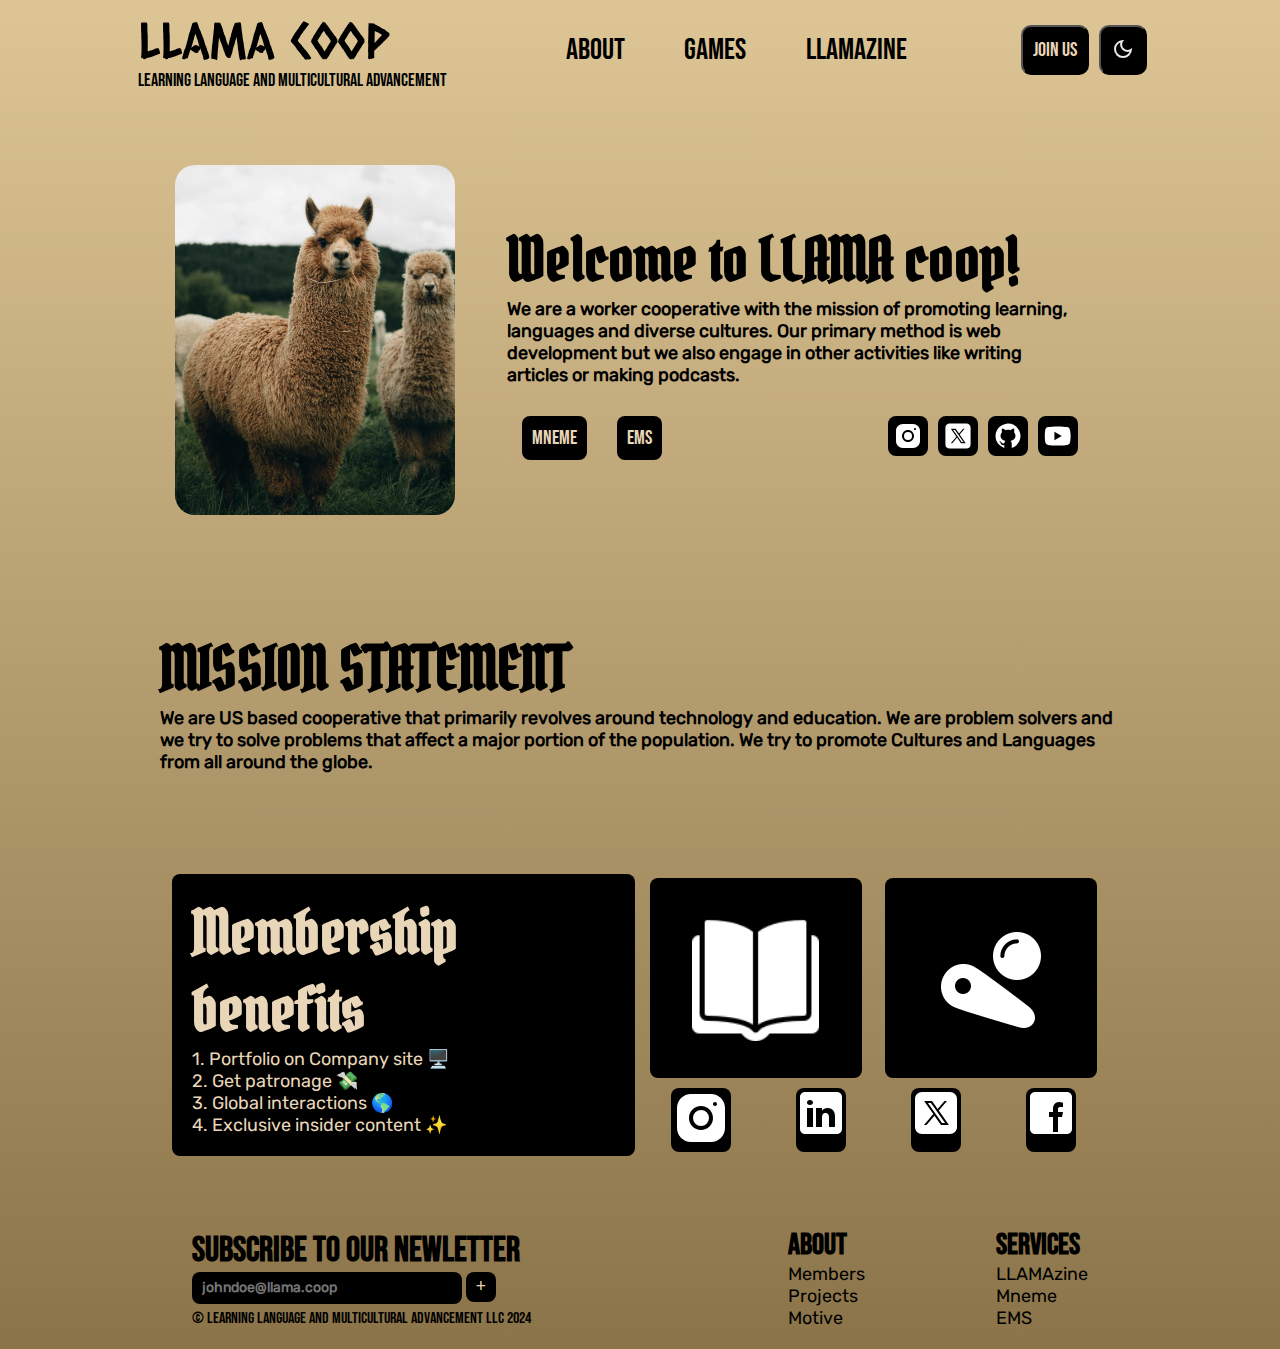
==== index.html @ 83cfc3ed "initial commit" ====
<!DOCTYPE html>
<html lang="en">

<head>
    <meta charset="UTF-8">
    <meta name="viewport" content="width=device-width, initial-scale=1.0">
    <link rel="stylesheet" href="global.css">

    <!-- Meta Description -->
    <meta name="description"
        content="Join LLAMA Coop and become part of a community that fosters language learning and multicultural advancement. Sign up today to promote diversity and cultural understanding!">
    <!-- Keywords -->
    <meta name="keywords"
        content="LLAMA Coop, language learning, multicultural advancement, community, membership, diversity, cultural understanding, join cooperative">
    <!-- Author -->
    <meta name="author" content="LLAMA Coop - Language Learning And Multicultural Advancement">
    <!-- Open Graph Tags for Social Media -->
    <meta property="og:title" content="Join LLAMA Coop - Language Learning And Multicultural Advancement">
    <meta property="og:description"
        content="Become a part of LLAMA Coop and join a community dedicated to language learning and multicultural advancement. Sign up today to promote diversity and cultural understanding!">
    <meta property="og:type" content="website">
    <meta property="og:url" content="https://llama.coop">
    <meta property="og:image" content="/images/llama1.png">
    <!-- Twitter Card Tags -->
    <meta name="twitter:card" content="summary_large_image">
    <meta name="twitter:title" content="Join LLAMA Coop - Language Learning And Multicultural Advancement">
    <meta name="twitter:description"
        content="Become a part of LLAMA Coop and join a community dedicated to language learning and multicultural advancement. Sign up today to promote diversity and cultural understanding!">
    <meta name="twitter:image" content="/images/llama1.png">
    <!-- Canonical Link -->
    <link rel="canonical" href="https://llama.coop">

    <title>LLAMA LLC | Learning, Langugae And Multicultural Advancement</title>
</head>

<body>
    <header>
        <div class="headLogo">
            <a href="index.html">
                <h1>LLAMA Coop</h1>
                <p>Learning Language And Multicultural Advancement</p>
            </a>
        </div>
        <div>
            <nav>
                <a href="about.html">About</a>
                <a href="games.html">Games</a>
                <a href="zine.html">Llamazine</a>
            </nav>
        </div>
        <div class="headbtns">
            <button class="joinbtn" onclick="window.location.href='membershipform.html'">Join Us</button>
            <button data-theme-toggle><img src="/images/light_mode_24dp_FILL0_wght400_GRAD0_opsz24.svg"
                    id="themebtn"></button>
            <button onclick="menuToggle()" class="hamMenu" id="menubtnbg"><img
                    src="/images/menu_24dp_FILL0_wght400_GRAD0_opsz24.svg" id="menubtn"></button>
        </div>
    </header>
    <main>
        <section class="section section1">
            <img src="images/josiah-farrow-lpxf698eF6s-unsplash.jpg" alt="Llama">
            <!--https://unsplash.com/photos/two-brown-llamas-during-daytime-lpxf698eF6s-->
            <div class="section1_content">
                <div class="section1_text">
                    <h2>Welcome to LLAMA coop!</h2>
                    <p>We are a worker cooperative with the mission of promoting learning, languages and diverse
                        cultures. Our primary method is web
                        development but we also engage in other activities like writing articles or making podcasts.</p>
                </div>
                <section id="introLinks">
                    <div class="productsbtns">
                        <a href="#">Mneme</a>
                        <a href="#">EMS</a>
                    </div>
                    <div class="mediabtns">
                        <a href="#">
                            <svg xmlns="http://www.w3.org/2000/svg" x="0px" y="0px" width="30" height="30"
                                viewBox="0 0 30 30">
                                <path
                                    d="M 9.9980469 3 C 6.1390469 3 3 6.1419531 3 10.001953 L 3 20.001953 C 3 23.860953 6.1419531 27 10.001953 27 L 20.001953 27 C 23.860953 27 27 23.858047 27 19.998047 L 27 9.9980469 C 27 6.1390469 23.858047 3 19.998047 3 L 9.9980469 3 z M 22 7 C 22.552 7 23 7.448 23 8 C 23 8.552 22.552 9 22 9 C 21.448 9 21 8.552 21 8 C 21 7.448 21.448 7 22 7 z M 15 9 C 18.309 9 21 11.691 21 15 C 21 18.309 18.309 21 15 21 C 11.691 21 9 18.309 9 15 C 9 11.691 11.691 9 15 9 z M 15 11 A 4 4 0 0 0 11 15 A 4 4 0 0 0 15 19 A 4 4 0 0 0 19 15 A 4 4 0 0 0 15 11 z">
                                </path>
                            </svg>
                        </a>
                        <a href="#">
                            <svg xmlns="http://www.w3.org/2000/svg" x="0px" y="0px" width="30" height="30"
                                viewBox="0 0 50 50">
                                <path
                                    d="M 11 4 C 7.134 4 4 7.134 4 11 L 4 39 C 4 42.866 7.134 46 11 46 L 39 46 C 42.866 46 46 42.866 46 39 L 46 11 C 46 7.134 42.866 4 39 4 L 11 4 z M 13.085938 13 L 21.023438 13 L 26.660156 21.009766 L 33.5 13 L 36 13 L 27.789062 22.613281 L 37.914062 37 L 29.978516 37 L 23.4375 27.707031 L 15.5 37 L 13 37 L 22.308594 26.103516 L 13.085938 13 z M 16.914062 15 L 31.021484 35 L 34.085938 35 L 19.978516 15 L 16.914062 15 z">
                                </path>
                            </svg>
                        </a>
                        <a href="#">
                            <svg xmlns="http://www.w3.org/2000/svg" x="0px" y="0px" width="30" height="30"
                                viewBox="0 0 24 24">
                                <path
                                    d="M10.9,2.1c-4.6,0.5-8.3,4.2-8.8,8.7c-0.6,5,2.5,9.3,6.9,10.7v-2.3c0,0-0.4,0.1-0.9,0.1c-1.4,0-2-1.2-2.1-1.9 c-0.1-0.4-0.3-0.7-0.6-1C5.1,16.3,5,16.3,5,16.2C5,16,5.3,16,5.4,16c0.6,0,1.1,0.7,1.3,1c0.5,0.8,1.1,1,1.4,1c0.4,0,0.7-0.1,0.9-0.2 c0.1-0.7,0.4-1.4,1-1.8c-2.3-0.5-4-1.8-4-4c0-1.1,0.5-2.2,1.2-3C7.1,8.8,7,8.3,7,7.6C7,7.2,7,6.6,7.3,6c0,0,1.4,0,2.8,1.3 C10.6,7.1,11.3,7,12,7s1.4,0.1,2,0.3C15.3,6,16.8,6,16.8,6C17,6.6,17,7.2,17,7.6c0,0.8-0.1,1.2-0.2,1.4c0.7,0.8,1.2,1.8,1.2,3 c0,2.2-1.7,3.5-4,4c0.6,0.5,1,1.4,1,2.3v3.3c4.1-1.3,7-5.1,7-9.5C22,6.1,16.9,1.4,10.9,2.1z">
                                </path>
                            </svg>
                        </a>
                        <a href="#">
                            <svg xmlns="http://www.w3.org/2000/svg" x="0px" y="0px" width="30" height="30"
                                viewBox="0 0 50 50">
                                <path
                                    d="M 44.898438 14.5 C 44.5 12.300781 42.601563 10.699219 40.398438 10.199219 C 37.101563 9.5 31 9 24.398438 9 C 17.800781 9 11.601563 9.5 8.300781 10.199219 C 6.101563 10.699219 4.199219 12.199219 3.800781 14.5 C 3.398438 17 3 20.5 3 25 C 3 29.5 3.398438 33 3.898438 35.5 C 4.300781 37.699219 6.199219 39.300781 8.398438 39.800781 C 11.898438 40.5 17.898438 41 24.5 41 C 31.101563 41 37.101563 40.5 40.601563 39.800781 C 42.800781 39.300781 44.699219 37.800781 45.101563 35.5 C 45.5 33 46 29.398438 46.101563 25 C 45.898438 20.5 45.398438 17 44.898438 14.5 Z M 19 32 L 19 18 L 31.199219 25 Z">
                                </path>
                            </svg>
                        </a>
                    </div>
                </section>
            </div>
        </section>
        <section class="section section2">
            <div>
                <h2>MISSION STATEMENT</h2>
                <p>We are US based cooperative that primarily revolves around technology and education.
                    We are problem solvers and we try to solve problems that affect a major portion of the population.
                    We try to promote Cultures and Languages from all around the globe.</p>
            </div>
        </section>
        <section class="section section3">
            <div class="section-para">
                <h2>Membership benefits</h2>
                <ul>
                    <li>1. Portfolio on Company site 🖥️</li>
                    <li>2. Get patronage 💸</li>
                    <li>3. Global interactions 🌎</li>
                    <li>4. Exclusive insider content ✨</li>
                </ul>
            </div>
            <div class="section-links">
                <div class="venture-links">
                    <section>
                        <a href="zine.html">
                            <img src="/images/icons8-literature-100.png" alt="LLAMAzine" class="linkimg">
                        </a>
                    </section>
                    <section>
                        <a href="games.html">
                            <img src="/images/icons8-arcade-100.png" alt="Mini-Games by LLAMA">
                        </a>
                    </section>
                </div>
                <div class="social-links">
                    <section>
                        <a href="#">
                            <svg xmlns="http://www.w3.org/2000/svg" x="0px" y="0px" width="60" height="60"
                                viewBox="0 0 30 30">
                                <path
                                    d="M 9.9980469 3 C 6.1390469 3 3 6.1419531 3 10.001953 L 3 20.001953 C 3 23.860953 6.1419531 27 10.001953 27 L 20.001953 27 C 23.860953 27 27 23.858047 27 19.998047 L 27 9.9980469 C 27 6.1390469 23.858047 3 19.998047 3 L 9.9980469 3 z M 22 7 C 22.552 7 23 7.448 23 8 C 23 8.552 22.552 9 22 9 C 21.448 9 21 8.552 21 8 C 21 7.448 21.448 7 22 7 z M 15 9 C 18.309 9 21 11.691 21 15 C 21 18.309 18.309 21 15 21 C 11.691 21 9 18.309 9 15 C 9 11.691 11.691 9 15 9 z M 15 11 A 4 4 0 0 0 11 15 A 4 4 0 0 0 15 19 A 4 4 0 0 0 19 15 A 4 4 0 0 0 15 11 z">
                                </path>
                            </svg>
                        </a>
                    </section>
                    <section>
                        <a href="#">
                            <svg xmlns="http://www.w3.org/2000/svg" x="0px" y="0px" width="50" height="50"
                                viewBox="0 0 50 50">
                                <path
                                    d="M41,4H9C6.24,4,4,6.24,4,9v32c0,2.76,2.24,5,5,5h32c2.76,0,5-2.24,5-5V9C46,6.24,43.76,4,41,4z M17,20v19h-6V20H17z M11,14.47c0-1.4,1.2-2.47,3-2.47s2.93,1.07,3,2.47c0,1.4-1.12,2.53-3,2.53C12.2,17,11,15.87,11,14.47z M39,39h-6c0,0,0-9.26,0-10 c0-2-1-4-3.5-4.04h-0.08C27,24.96,26,27.02,26,29c0,0.91,0,10,0,10h-6V20h6v2.56c0,0,1.93-2.56,5.81-2.56 c3.97,0,7.19,2.73,7.19,8.26V39z">
                                </path>
                            </svg>
                        </a>
                    </section>
                    <section>
                        <a href="#">
                            <svg xmlns="http://www.w3.org/2000/svg" x="0px" y="0px" width="50" height="50"
                                viewBox="0 0 50 50">
                                <path
                                    d="M 11 4 C 7.134 4 4 7.134 4 11 L 4 39 C 4 42.866 7.134 46 11 46 L 39 46 C 42.866 46 46 42.866 46 39 L 46 11 C 46 7.134 42.866 4 39 4 L 11 4 z M 13.085938 13 L 21.023438 13 L 26.660156 21.009766 L 33.5 13 L 36 13 L 27.789062 22.613281 L 37.914062 37 L 29.978516 37 L 23.4375 27.707031 L 15.5 37 L 13 37 L 22.308594 26.103516 L 13.085938 13 z M 16.914062 15 L 31.021484 35 L 34.085938 35 L 19.978516 15 L 16.914062 15 z">
                                </path>
                            </svg>
                        </a>
                    </section>
                    <section>
                        <a href="#">
                        <svg xmlns="http://www.w3.org/2000/svg" x="0px" y="0px" width="50" height="50"
                            viewBox="0 0 50 50">
                            <path
                                d="M41,4H9C6.24,4,4,6.24,4,9v32c0,2.76,2.24,5,5,5h32c2.76,0,5-2.24,5-5V9C46,6.24,43.76,4,41,4z M37,19h-2c-2.14,0-3,0.5-3,2 v3h5l-1,5h-4v15h-5V29h-4v-5h4v-3c0-4,2-7,6-7c2.9,0,4,1,4,1V19z">
                            </path>
                        </svg>
                        </a>
                    </section>
                </div>
            </div>
        </section>
    </main>

    <footer>
        <div class="newsletterform">
            <h2>Subscribe to our Newletter</h2>
            <form>
                <input type="email" id="mail_input" placeholder="johndoe@llama.coop">
                <input type="submit" id="submitbtn" value="+">
            </form>
            <div class="copyright">© Learning Language And Multicultural Advancement LLC 2024</div>
        </div>
        <div class="footerlinks">
            <div class="Col">
                <h3>About</h3>
                <a href="#">Members</a>
                <a href="#">Projects</a>
                <a href="#">Motive</a>
            </div>
            <div class="Col">
                <h3>Services</h3>
                <a href="zine.html">LLAMAzine</a>
                <a href="#">Mneme</a>
                <a href="#">EMS</a>
            </div>
        </div>
    </footer>

    <div id="sideMenu">
        <a href="membershipform.html">Join Us</a>
        <a href="about.html">About</a>
        <a href="games.html">Games</a>
        <a href="zine.html">LLAMAzine</a>
        <img src="/images/llama3.png" id="menullama">
    </div>

    <script src="theme.js"></script>
    <script src="menu.js"></script>
</body>

</html>
---- global.css ----
@font-face {
    font-family: 'Jacquard';
    font-weight: normal;
    font-style: normal;
    src: url('/fonts/Jacquard_12/Jacquard12-Regular.ttf');
}

@font-face {
    font-family: 'Danfo';
    font-weight: normal;
    font-style: normal;
    src: url('/fonts/Danfo/Danfo-Regular-VariableFont_ELSH.ttf');
}

@font-face {
    font-family: 'Bebas_Neue';
    font-weight: normal;
    font-style: normal;
    src: url('/fonts/Bebas_Neue/BebasNeue-Regular.ttf');
}

@font-face {
    font-family: 'Roboto';
    font-weight: normal;
    font-style: normal;
    src: url('/fonts/Rubik/Rubik-VariableFont_wght.ttf');
}

@font-face {
    font-family: 'PirateOne';
    font-weight: normal;
    font-style: normal;
    src: url('/fonts/Pirata_One/PirataOne-Regular.ttf');
}

@font-face {
    font-family: 'Ceasar_Dressing';
    font-weight: normal;
    font-style: normal;
    src: url('/fonts/Caesar_Dressing/CaesarDressing-Regular.ttf');
}

* {
    margin: 0px;
    padding: 0px;
    font-family: Sofia Sans;
    transition: 0.5s ease-in-out;
}

:root {
    --bg: #E9D6B8;
    --g1: linear-gradient(#ddc595, #8b7449);
    --tc: black;
    --lc: ;
    --btc: #E9D6B8;
    --invert: invert(100%);
    --invertoff: invert(0%);
    /*Link-Colour*/
}

[data-theme="light"] {
    --bg: #E9D6B8;
    --g1: linear-gradient(#ddc595, #8b7449);
    --tc: black;
    --lc: ;
    --btc: #E9D6B8;
    --invert: invert(100%);
    --invertoff: invert(0%);
    /*Link-Colour*/
}

[data-theme="dark"] {
    --bg: #E9D6B8;
    --g1: linear-gradient(black, #4a3d28);
    --tc: white;
    --lc: ;
    --btc: black;
    --invert: invert(0%);
    --invertoff: invert(100%);
    /*Link-Colour*/
}

a {
    text-decoration: none;
}

body {
    background-image: var(--g1);
    min-height: 100vh;
    overflow-x: hidden;
}

/*Removing the scrollbar*/
body::-webkit-scrollbar {
    display: none;
}

/*Header*/
header {
    display: flex;
    width: 80%;
    margin: auto;
    justify-content: space-between;
    align-items: center;
    height: 100px;
    min-width: 950px;
}

.headLogo h1 {
    font-weight: 500;
    font-size: 50px;
    color: var(--tc);
    padding: 0px 10px;
    margin-top: 10px;
    border-radius: 10px 10px 0px 0px;
    font-family: Ceasar_Dressing;
}

.headLogo p {
    color: var(--tc);
    padding: 0px 10px 10px 10px;
    border-radius: 0px 0px 10px 10px;
    font-size: 18px;
    font-weight: 500;
    font-family: Bebas_Neue;
}

nav {
    width: max-content;
    min-width: 400px;
    display: flex;
}

nav a {
    text-decoration: none;
    color: var(--tc);
    margin: auto;
    font-weight: 550;
    font-size: 30px;
    font-family: Bebas_Neue;
}

.hamMenu {
    display: none;
    z-index: 1;
}

.headbtns {
    display: flex;
    align-items: center;
    justify-content: space-evenly;
}

.headbtns button {
    padding: 10px;
    border-radius: 10px;
    background-color: var(--tc);
    color: var(--btc);
    font-size: 20px;
    font-family: Bebas_Neue;
    margin: 0px 5px;
    height: 50px;
}

/*BODY*/
main {
    width: 75%;
    margin: auto;
    display: flex;
    flex-direction: column;
    min-width: 900px;
}

.section {
    display: flex;
    align-items: center;
    margin: 50px auto;
}

.section h2 {
    font-size: 60px;
    font-family: PirateOne;
    color: var(--tc);
}

.section p {
    font-size: 18px;
    font-family: Roboto;
    font-weight: 600;
    color: var(--tc);
}

/*SECTION 1*/
.section1_content {
    width: 60%;
    margin: auto;
    display: flex;
    flex-direction: column;
    justify-content: space-between;
    align-items: center;
    height: auto;
}

.section1_text {
    margin: 0px 0px 30px 0px;
}

.section1 img {
    margin: auto;
    width: 20%;
    min-width: 280px;
    margin: 15px;
    border-radius: 20px;
}

#introLinks {
    display: flex;
    justify-content: space-between;
    width: 100%;
}

#introLinks div {
    display: flex;
}

#introLinks a {
    text-decoration: none;
    color: var(--btc);
    background-color: var(--tc);
    border-radius: 8px;
    display: flex;
    align-items: center;
    justify-content: center;
}

.productsbtns a {
    color: var(--btc);
    font-size: 20px;
    font-family: Bebas_Neue;
    padding: 10px;
    margin: 0px 15px;
}

.mediabtns a {
    padding: 5px;
    margin: 0px 5px;
    width: 30px;
    height: 30px;
}

.mediabtns a svg {
    filter: var(--invert);
}



/*SECTION 3*/
.section-para {
    margin: auto;
    width: 45%;
    min-height: 200px;
    height: max-content;
    background-color: var(--tc);
    padding: 20px;
    border-radius: 8px;
}

.section-para ul li {
    font-family: Roboto;
    display: flex;
    align-items: center;
    font-size: 18px;
}

.section-para ul,
.section-para h2 {
    color: var(--btc);
}

.section-links {
    width: 50%;
    margin: auto;
    min-width: 450px;
    height: max-content;
}

.venture-links,
.social-links {
    display: flex;
    flex-direction: row;
    width: 100%;
    margin: auto;
}

.venture-links section,
.social-links section {
    border-radius: 8px;
    background-color: var(--tc);
    margin: 5px auto;
}

.venture-links section a {
    width: 100%;
    display: flex;
    justify-content: center;
    align-items: center;
    height: 100%;
}

.linkimg {
    width: 60%;
    margin: auto;
}

.social-links section svg,
.venture-links section img {
    filter: var(--invert);
}

.venture-links section {
    height: 200px;
    width: 45%;
}

.social-links section a {
    width: 80px;
    height: 80px;
}

/*FOOTER*/
footer {
    width: 100%;
    display: flex;
    align-items: center;
    padding: 20px;
    align-items: center;
    justify-content: space-between;
    width: 70%;
    margin: auto;
    min-width: 850px;
}

.newsletterform h2 {
    font-family: Bebas_Neue;
    font-size: 35px;
    color: var(--tc);
}

#mail_input {
    height: 30px;
    width: 250px;
    border: none;
    border-radius: 8px;
    background-color: var(--tc);
    color: var(--btc);
    padding: 1px 10px;
    font-size: 14px;
    font-weight: 600;
    font-family: Roboto;
}

#submitbtn {
    width: 30px;
    height: 30px;
    border: none;
    border-radius: 8px;
    background-color: var(--tc);
    color: var(--btc);
    font-size: 18px;
    font-weight: 800;
}

.footerlinks {
    display: flex;
    min-width: 300px;
    align-items: center;
    justify-content: space-between;
}

.footerlinks h3 {
    font-family: Bebas_Neue;
    font-size: 30px;
    color: var(--tc);
}

.footerlinks a {
    text-decoration: none;
    font-size: 18px;
    font-weight: 500;
    color: var(--tc);
    font-family: Roboto;
}

.Col {
    display: flex;
    flex-direction: column;
}

.copyright {
    margin-top: 5px;
    font-size: 16px;
    font-family: Bebas_Neue;
    color: var(--tc);
}

/*SIDE MENU*/
#sideMenu {
    width: 100%;
    height: 100vh;
    background-color: var(--btc);
    position: fixed;
    z-index: 0;
    top: 0;
    left: 0;
    display: flex;
    flex-direction: column;
    align-items: center;
    justify-content: space-evenly;
    opacity: 0%;
    transition: 0.5s ease-in-out;
    display: none;
}

#sideMenu a {
    text-decoration: none;
    color: var(--tc);
    font-family: Bebas_Neue;
    font-size: 40px;
    width: 100%;
    text-align: center;
}

#menullama {
    width: 250px;
}

/*TABLET VIEW*/
@media only screen and (max-width:1020px) {
    header {
        min-width: 750px;
    }

    nav {
        display: none;
    }

    .hamMenu {
        display: inline;
    }

    .hamMenu img {
        filter: var(--invertoff);
    }

    main {
        width: 90%;
        margin: auto;
        min-width: 650px;
    }

    .section1 img {
        min-width: 200px;
    }

    .section h2 {
        font-size: 50px;
    }

    .section p {
        font-size: 18px;
    }

    .section2 {
        width: 95%;
    }

    .section-links {
        min-width: 350px;
    }

    .venture-links section {
        height: 190px;
    }

    .social-links section {
        width: 60px;
        height: 60px;
    }

    footer {
        min-width: 700px;
    }

    #sideMenu {
        display: flex;
        z-index: -1;
    }
}

/*PHONES*/
@media only screen and (max-width:760px) {


    header {
        width: 95%;
        min-width: 200px;
    }

    .headLogo h1 {
        font-weight: 500;
        font-size: 35px;
    }

    .headLogo p {
        font-size: 12px;
        font-weight: 500;
    }

    .headbtns button {
        padding: 8px;
        font-size: 18px;
        font-family: Bebas_Neue;
    }

    .joinbtn {
        display: none;
    }

    main {
        width: 90%;
        min-width: 200px;
    }

    .section h2 {
        font-size: 45px;
    }

    .section p {
        font-size: 18px;
    }

    .section1_content {
        width: 95%;
    }

    .section1 {
        flex-direction: column;
        height: auto;
        width: 90%;
    }

    .section1 img {
        min-width: 200px;
        width: 100%;
    }

    #introLinks {
        flex-direction: column;
    }

    .productsbtns a,
    .mediabtns a {
        margin: 10px 5px;
    }

    .section2 {
        width: 90%;
    }

    .section3 {
        flex-direction: column;
    }

    .section-para {
        width: 90%;
    }

    .section-para h2 {
        font-size: 40px;
    }

    .section-links {
        min-width: 250px;
        width: 100%;
    }

    .venture-links {
        width: 100%;
        justify-content: space-between;
    }

    .venture-links section {
        width: 48%;
        margin: 5px 0px;
        height: 150px;
    }

    .social-links {
        width: 100%;
        justify-content: space-between;
    }

    .social-links section {
        margin: 5px 0px;
    }

    footer {
        width: 90%;
        min-width: 200px;
        flex-direction: column;
    }

    .newsletterform {
        margin: 10px 0px;
    }
}
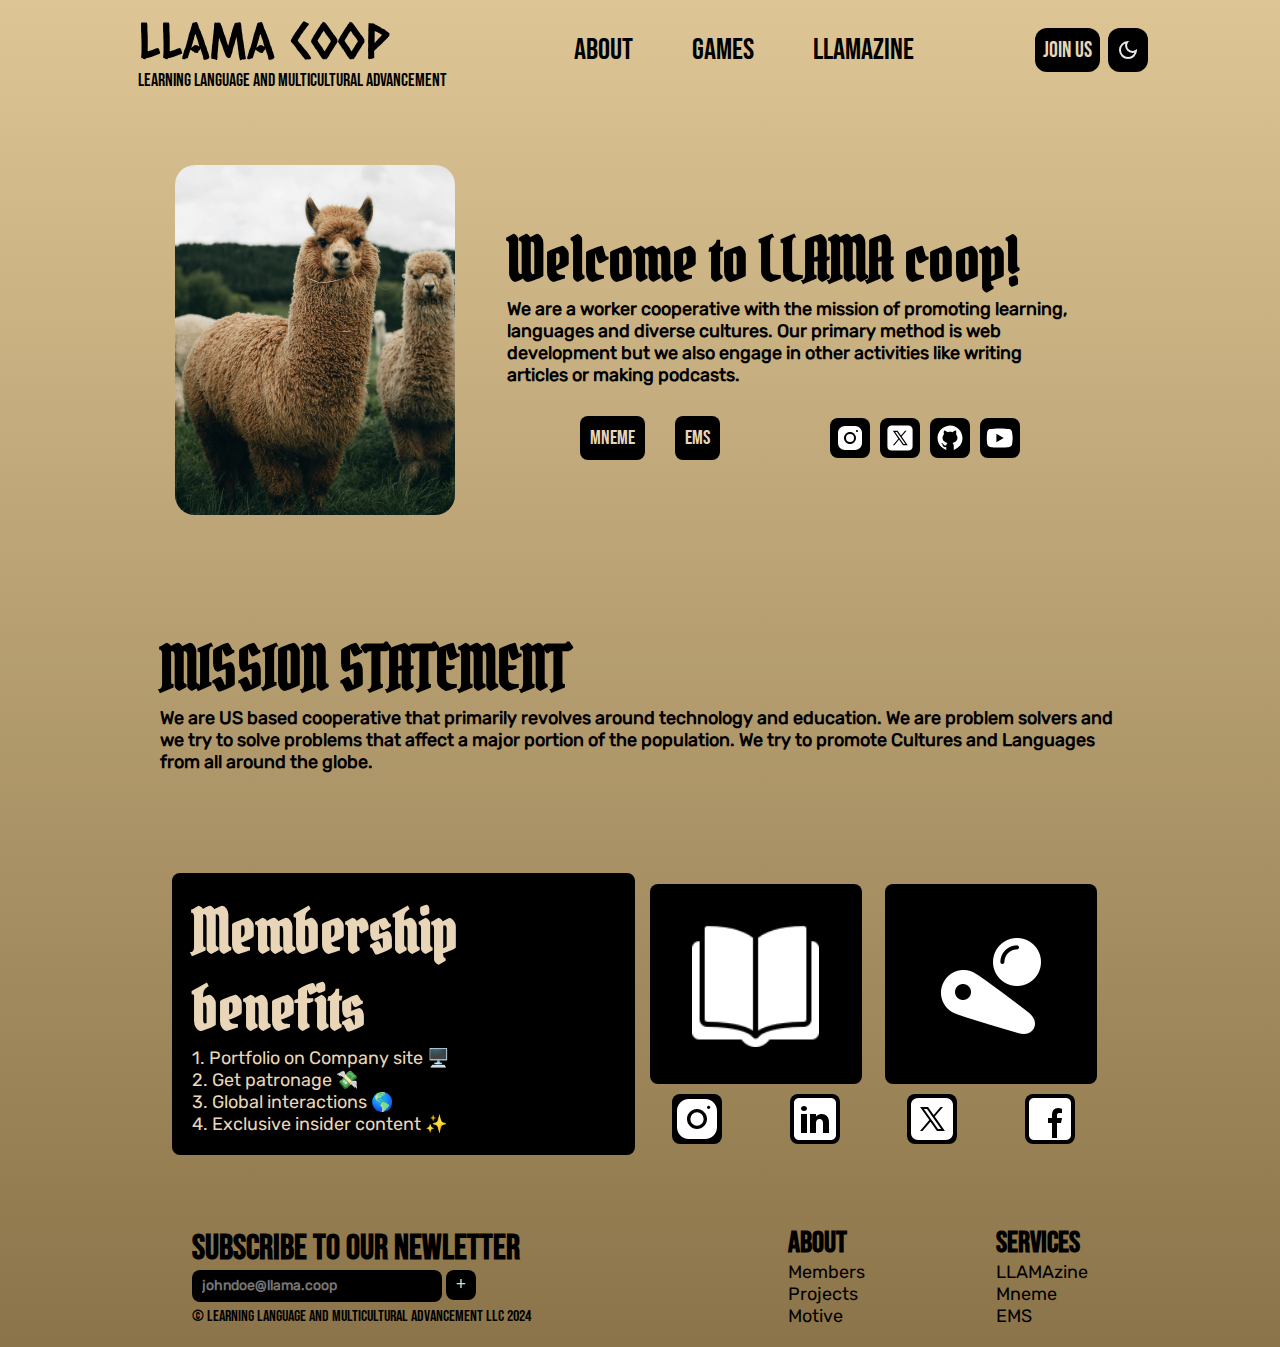
==== commit e88e5a31: "some fixes to the main page" ====
--- a/index.html
+++ b/index.html
@@ -1,226 +1,284 @@
 <!DOCTYPE html>
 <html lang="en">
-
-<head>
-    <meta charset="UTF-8">
-    <meta name="viewport" content="width=device-width, initial-scale=1.0">
-    <link rel="stylesheet" href="global.css">
+  <head>
+    <meta charset="UTF-8" />
+    <meta name="viewport" content="width=device-width, initial-scale=1.0" />
+    <link rel="stylesheet" href="global.css" />
 
     <!-- Meta Description -->
-    <meta name="description"
-        content="Join LLAMA Coop and become part of a community that fosters language learning and multicultural advancement. Sign up today to promote diversity and cultural understanding!">
+    <meta
+      name="description"
+      content="Join LLAMA Coop and become part of a community that fosters language learning and multicultural advancement. Sign up today to promote diversity and cultural understanding!" />
     <!-- Keywords -->
-    <meta name="keywords"
-        content="LLAMA Coop, language learning, multicultural advancement, community, membership, diversity, cultural understanding, join cooperative">
+    <meta
+      name="keywords"
+      content="LLAMA Coop, language learning, multicultural advancement, community, membership, diversity, cultural understanding, join cooperative" />
     <!-- Author -->
-    <meta name="author" content="LLAMA Coop - Language Learning And Multicultural Advancement">
+    <meta
+      name="author"
+      content="LLAMA Coop - Language Learning And Multicultural Advancement" />
     <!-- Open Graph Tags for Social Media -->
-    <meta property="og:title" content="Join LLAMA Coop - Language Learning And Multicultural Advancement">
-    <meta property="og:description"
-        content="Become a part of LLAMA Coop and join a community dedicated to language learning and multicultural advancement. Sign up today to promote diversity and cultural understanding!">
-    <meta property="og:type" content="website">
-    <meta property="og:url" content="https://llama.coop">
-    <meta property="og:image" content="/images/llama1.png">
+    <meta
+      property="og:title"
+      content="Join LLAMA Coop - Language Learning And Multicultural Advancement" />
+    <meta
+      property="og:description"
+      content="Become a part of LLAMA Coop and join a community dedicated to language learning and multicultural advancement. Sign up today to promote diversity and cultural understanding!" />
+    <meta property="og:type" content="website" />
+    <meta property="og:url" content="https://llama.coop" />
+    <meta property="og:image" content="/images/llama1.png" />
     <!-- Twitter Card Tags -->
-    <meta name="twitter:card" content="summary_large_image">
-    <meta name="twitter:title" content="Join LLAMA Coop - Language Learning And Multicultural Advancement">
-    <meta name="twitter:description"
-        content="Become a part of LLAMA Coop and join a community dedicated to language learning and multicultural advancement. Sign up today to promote diversity and cultural understanding!">
-    <meta name="twitter:image" content="/images/llama1.png">
+    <meta name="twitter:card" content="summary_large_image" />
+    <meta
+      name="twitter:title"
+      content="Join LLAMA Coop - Language Learning And Multicultural Advancement" />
+    <meta
+      name="twitter:description"
+      content="Become a part of LLAMA Coop and join a community dedicated to language learning and multicultural advancement. Sign up today to promote diversity and cultural understanding!" />
+    <meta name="twitter:image" content="/images/llama1.png" />
     <!-- Canonical Link -->
-    <link rel="canonical" href="https://llama.coop">
+    <link rel="canonical" href="https://llama.coop" />
 
     <title>LLAMA LLC | Learning, Langugae And Multicultural Advancement</title>
-</head>
-
-<body>
+  </head>
+
+  <body>
     <header>
-        <div class="headLogo">
-            <a href="index.html">
-                <h1>LLAMA Coop</h1>
-                <p>Learning Language And Multicultural Advancement</p>
-            </a>
-        </div>
-        <div>
-            <nav>
-                <a href="about.html">About</a>
-                <a href="games.html">Games</a>
-                <a href="zine.html">Llamazine</a>
-            </nav>
-        </div>
-        <div class="headbtns">
-            <button class="joinbtn" onclick="window.location.href='membershipform.html'">Join Us</button>
-            <button data-theme-toggle><img src="/images/light_mode_24dp_FILL0_wght400_GRAD0_opsz24.svg"
-                    id="themebtn"></button>
-            <button onclick="menuToggle()" class="hamMenu" id="menubtnbg"><img
-                    src="/images/menu_24dp_FILL0_wght400_GRAD0_opsz24.svg" id="menubtn"></button>
-        </div>
+      <div class="headLogo">
+        <a href="index.html">
+          <h1>LLAMA Coop</h1>
+          <p>Learning Language And Multicultural Advancement</p>
+        </a>
+      </div>
+      <div>
+        <nav>
+          <a href="about.html">About</a>
+          <a href="games.html">Games</a>
+          <a href="zine.html">Llamazine</a>
+        </nav>
+      </div>
+      <div class="headbtns">
+        <button
+          class="joinbtn"
+          onclick="window.location.href='membershipform.html'">
+          Join Us
+        </button>
+        <button data-theme-toggle>
+          <img
+            src="/images/light_mode_24dp_FILL0_wght400_GRAD0_opsz24.svg"
+            id="themebtn" />
+        </button>
+        <button onclick="menuToggle()" class="hamMenu" id="menubtnbg">
+          <img
+            src="/images/menu_24dp_FILL0_wght400_GRAD0_opsz24.svg"
+            id="menubtn" />
+        </button>
+      </div>
     </header>
     <main>
-        <section class="section section1">
-            <img src="images/josiah-farrow-lpxf698eF6s-unsplash.jpg" alt="Llama">
-            <!--https://unsplash.com/photos/two-brown-llamas-during-daytime-lpxf698eF6s-->
-            <div class="section1_content">
-                <div class="section1_text">
-                    <h2>Welcome to LLAMA coop!</h2>
-                    <p>We are a worker cooperative with the mission of promoting learning, languages and diverse
-                        cultures. Our primary method is web
-                        development but we also engage in other activities like writing articles or making podcasts.</p>
-                </div>
-                <section id="introLinks">
-                    <div class="productsbtns">
-                        <a href="#">Mneme</a>
-                        <a href="#">EMS</a>
-                    </div>
-                    <div class="mediabtns">
-                        <a href="#">
-                            <svg xmlns="http://www.w3.org/2000/svg" x="0px" y="0px" width="30" height="30"
-                                viewBox="0 0 30 30">
-                                <path
-                                    d="M 9.9980469 3 C 6.1390469 3 3 6.1419531 3 10.001953 L 3 20.001953 C 3 23.860953 6.1419531 27 10.001953 27 L 20.001953 27 C 23.860953 27 27 23.858047 27 19.998047 L 27 9.9980469 C 27 6.1390469 23.858047 3 19.998047 3 L 9.9980469 3 z M 22 7 C 22.552 7 23 7.448 23 8 C 23 8.552 22.552 9 22 9 C 21.448 9 21 8.552 21 8 C 21 7.448 21.448 7 22 7 z M 15 9 C 18.309 9 21 11.691 21 15 C 21 18.309 18.309 21 15 21 C 11.691 21 9 18.309 9 15 C 9 11.691 11.691 9 15 9 z M 15 11 A 4 4 0 0 0 11 15 A 4 4 0 0 0 15 19 A 4 4 0 0 0 19 15 A 4 4 0 0 0 15 11 z">
-                                </path>
-                            </svg>
-                        </a>
-                        <a href="#">
-                            <svg xmlns="http://www.w3.org/2000/svg" x="0px" y="0px" width="30" height="30"
-                                viewBox="0 0 50 50">
-                                <path
-                                    d="M 11 4 C 7.134 4 4 7.134 4 11 L 4 39 C 4 42.866 7.134 46 11 46 L 39 46 C 42.866 46 46 42.866 46 39 L 46 11 C 46 7.134 42.866 4 39 4 L 11 4 z M 13.085938 13 L 21.023438 13 L 26.660156 21.009766 L 33.5 13 L 36 13 L 27.789062 22.613281 L 37.914062 37 L 29.978516 37 L 23.4375 27.707031 L 15.5 37 L 13 37 L 22.308594 26.103516 L 13.085938 13 z M 16.914062 15 L 31.021484 35 L 34.085938 35 L 19.978516 15 L 16.914062 15 z">
-                                </path>
-                            </svg>
-                        </a>
-                        <a href="#">
-                            <svg xmlns="http://www.w3.org/2000/svg" x="0px" y="0px" width="30" height="30"
-                                viewBox="0 0 24 24">
-                                <path
-                                    d="M10.9,2.1c-4.6,0.5-8.3,4.2-8.8,8.7c-0.6,5,2.5,9.3,6.9,10.7v-2.3c0,0-0.4,0.1-0.9,0.1c-1.4,0-2-1.2-2.1-1.9 c-0.1-0.4-0.3-0.7-0.6-1C5.1,16.3,5,16.3,5,16.2C5,16,5.3,16,5.4,16c0.6,0,1.1,0.7,1.3,1c0.5,0.8,1.1,1,1.4,1c0.4,0,0.7-0.1,0.9-0.2 c0.1-0.7,0.4-1.4,1-1.8c-2.3-0.5-4-1.8-4-4c0-1.1,0.5-2.2,1.2-3C7.1,8.8,7,8.3,7,7.6C7,7.2,7,6.6,7.3,6c0,0,1.4,0,2.8,1.3 C10.6,7.1,11.3,7,12,7s1.4,0.1,2,0.3C15.3,6,16.8,6,16.8,6C17,6.6,17,7.2,17,7.6c0,0.8-0.1,1.2-0.2,1.4c0.7,0.8,1.2,1.8,1.2,3 c0,2.2-1.7,3.5-4,4c0.6,0.5,1,1.4,1,2.3v3.3c4.1-1.3,7-5.1,7-9.5C22,6.1,16.9,1.4,10.9,2.1z">
-                                </path>
-                            </svg>
-                        </a>
-                        <a href="#">
-                            <svg xmlns="http://www.w3.org/2000/svg" x="0px" y="0px" width="30" height="30"
-                                viewBox="0 0 50 50">
-                                <path
-                                    d="M 44.898438 14.5 C 44.5 12.300781 42.601563 10.699219 40.398438 10.199219 C 37.101563 9.5 31 9 24.398438 9 C 17.800781 9 11.601563 9.5 8.300781 10.199219 C 6.101563 10.699219 4.199219 12.199219 3.800781 14.5 C 3.398438 17 3 20.5 3 25 C 3 29.5 3.398438 33 3.898438 35.5 C 4.300781 37.699219 6.199219 39.300781 8.398438 39.800781 C 11.898438 40.5 17.898438 41 24.5 41 C 31.101563 41 37.101563 40.5 40.601563 39.800781 C 42.800781 39.300781 44.699219 37.800781 45.101563 35.5 C 45.5 33 46 29.398438 46.101563 25 C 45.898438 20.5 45.398438 17 44.898438 14.5 Z M 19 32 L 19 18 L 31.199219 25 Z">
-                                </path>
-                            </svg>
-                        </a>
-                    </div>
-                </section>
+      <section class="section section1">
+        <img src="images/josiah-farrow-lpxf698eF6s-unsplash.jpg" alt="Llama" />
+        <!--https://unsplash.com/photos/two-brown-llamas-during-daytime-lpxf698eF6s-->
+        <div class="section1_content">
+          <div class="section1_text">
+            <h2>Welcome to LLAMA coop!</h2>
+            <p>
+              We are a worker cooperative with the mission of promoting
+              learning, languages and diverse cultures. Our primary method is
+              web development but we also engage in other activities like
+              writing articles or making podcasts.
+            </p>
+          </div>
+          <section id="introLinks">
+            <div class="productsbtns">
+              <a href="#">Mneme</a>
+              <a href="#">EMS</a>
             </div>
-        </section>
-        <section class="section section2">
-            <div>
-                <h2>MISSION STATEMENT</h2>
-                <p>We are US based cooperative that primarily revolves around technology and education.
-                    We are problem solvers and we try to solve problems that affect a major portion of the population.
-                    We try to promote Cultures and Languages from all around the globe.</p>
+            <div class="mediabtns">
+              <a href="#">
+                <svg
+                  xmlns="http://www.w3.org/2000/svg"
+                  x="0px"
+                  y="0px"
+                  width="30"
+                  height="30"
+                  viewBox="0 0 30 30">
+                  <path
+                    d="M 9.9980469 3 C 6.1390469 3 3 6.1419531 3 10.001953 L 3 20.001953 C 3 23.860953 6.1419531 27 10.001953 27 L 20.001953 27 C 23.860953 27 27 23.858047 27 19.998047 L 27 9.9980469 C 27 6.1390469 23.858047 3 19.998047 3 L 9.9980469 3 z M 22 7 C 22.552 7 23 7.448 23 8 C 23 8.552 22.552 9 22 9 C 21.448 9 21 8.552 21 8 C 21 7.448 21.448 7 22 7 z M 15 9 C 18.309 9 21 11.691 21 15 C 21 18.309 18.309 21 15 21 C 11.691 21 9 18.309 9 15 C 9 11.691 11.691 9 15 9 z M 15 11 A 4 4 0 0 0 11 15 A 4 4 0 0 0 15 19 A 4 4 0 0 0 19 15 A 4 4 0 0 0 15 11 z"></path>
+                </svg>
+              </a>
+              <a href="#">
+                <svg
+                  xmlns="http://www.w3.org/2000/svg"
+                  x="0px"
+                  y="0px"
+                  width="30"
+                  height="30"
+                  viewBox="0 0 50 50">
+                  <path
+                    d="M 11 4 C 7.134 4 4 7.134 4 11 L 4 39 C 4 42.866 7.134 46 11 46 L 39 46 C 42.866 46 46 42.866 46 39 L 46 11 C 46 7.134 42.866 4 39 4 L 11 4 z M 13.085938 13 L 21.023438 13 L 26.660156 21.009766 L 33.5 13 L 36 13 L 27.789062 22.613281 L 37.914062 37 L 29.978516 37 L 23.4375 27.707031 L 15.5 37 L 13 37 L 22.308594 26.103516 L 13.085938 13 z M 16.914062 15 L 31.021484 35 L 34.085938 35 L 19.978516 15 L 16.914062 15 z"></path>
+                </svg>
+              </a>
+              <a href="#">
+                <svg
+                  xmlns="http://www.w3.org/2000/svg"
+                  x="0px"
+                  y="0px"
+                  width="30"
+                  height="30"
+                  viewBox="0 0 24 24">
+                  <path
+                    d="M10.9,2.1c-4.6,0.5-8.3,4.2-8.8,8.7c-0.6,5,2.5,9.3,6.9,10.7v-2.3c0,0-0.4,0.1-0.9,0.1c-1.4,0-2-1.2-2.1-1.9 c-0.1-0.4-0.3-0.7-0.6-1C5.1,16.3,5,16.3,5,16.2C5,16,5.3,16,5.4,16c0.6,0,1.1,0.7,1.3,1c0.5,0.8,1.1,1,1.4,1c0.4,0,0.7-0.1,0.9-0.2 c0.1-0.7,0.4-1.4,1-1.8c-2.3-0.5-4-1.8-4-4c0-1.1,0.5-2.2,1.2-3C7.1,8.8,7,8.3,7,7.6C7,7.2,7,6.6,7.3,6c0,0,1.4,0,2.8,1.3 C10.6,7.1,11.3,7,12,7s1.4,0.1,2,0.3C15.3,6,16.8,6,16.8,6C17,6.6,17,7.2,17,7.6c0,0.8-0.1,1.2-0.2,1.4c0.7,0.8,1.2,1.8,1.2,3 c0,2.2-1.7,3.5-4,4c0.6,0.5,1,1.4,1,2.3v3.3c4.1-1.3,7-5.1,7-9.5C22,6.1,16.9,1.4,10.9,2.1z"></path>
+                </svg>
+              </a>
+              <a href="#">
+                <svg
+                  xmlns="http://www.w3.org/2000/svg"
+                  x="0px"
+                  y="0px"
+                  width="30"
+                  height="30"
+                  viewBox="0 0 50 50">
+                  <path
+                    d="M 44.898438 14.5 C 44.5 12.300781 42.601563 10.699219 40.398438 10.199219 C 37.101563 9.5 31 9 24.398438 9 C 17.800781 9 11.601563 9.5 8.300781 10.199219 C 6.101563 10.699219 4.199219 12.199219 3.800781 14.5 C 3.398438 17 3 20.5 3 25 C 3 29.5 3.398438 33 3.898438 35.5 C 4.300781 37.699219 6.199219 39.300781 8.398438 39.800781 C 11.898438 40.5 17.898438 41 24.5 41 C 31.101563 41 37.101563 40.5 40.601563 39.800781 C 42.800781 39.300781 44.699219 37.800781 45.101563 35.5 C 45.5 33 46 29.398438 46.101563 25 C 45.898438 20.5 45.398438 17 44.898438 14.5 Z M 19 32 L 19 18 L 31.199219 25 Z"></path>
+                </svg>
+              </a>
             </div>
-        </section>
-        <section class="section section3">
-            <div class="section-para">
-                <h2>Membership benefits</h2>
-                <ul>
-                    <li>1. Portfolio on Company site 🖥️</li>
-                    <li>2. Get patronage 💸</li>
-                    <li>3. Global interactions 🌎</li>
-                    <li>4. Exclusive insider content ✨</li>
-                </ul>
-            </div>
-            <div class="section-links">
-                <div class="venture-links">
-                    <section>
-                        <a href="zine.html">
-                            <img src="/images/icons8-literature-100.png" alt="LLAMAzine" class="linkimg">
-                        </a>
-                    </section>
-                    <section>
-                        <a href="games.html">
-                            <img src="/images/icons8-arcade-100.png" alt="Mini-Games by LLAMA">
-                        </a>
-                    </section>
-                </div>
-                <div class="social-links">
-                    <section>
-                        <a href="#">
-                            <svg xmlns="http://www.w3.org/2000/svg" x="0px" y="0px" width="60" height="60"
-                                viewBox="0 0 30 30">
-                                <path
-                                    d="M 9.9980469 3 C 6.1390469 3 3 6.1419531 3 10.001953 L 3 20.001953 C 3 23.860953 6.1419531 27 10.001953 27 L 20.001953 27 C 23.860953 27 27 23.858047 27 19.998047 L 27 9.9980469 C 27 6.1390469 23.858047 3 19.998047 3 L 9.9980469 3 z M 22 7 C 22.552 7 23 7.448 23 8 C 23 8.552 22.552 9 22 9 C 21.448 9 21 8.552 21 8 C 21 7.448 21.448 7 22 7 z M 15 9 C 18.309 9 21 11.691 21 15 C 21 18.309 18.309 21 15 21 C 11.691 21 9 18.309 9 15 C 9 11.691 11.691 9 15 9 z M 15 11 A 4 4 0 0 0 11 15 A 4 4 0 0 0 15 19 A 4 4 0 0 0 19 15 A 4 4 0 0 0 15 11 z">
-                                </path>
-                            </svg>
-                        </a>
-                    </section>
-                    <section>
-                        <a href="#">
-                            <svg xmlns="http://www.w3.org/2000/svg" x="0px" y="0px" width="50" height="50"
-                                viewBox="0 0 50 50">
-                                <path
-                                    d="M41,4H9C6.24,4,4,6.24,4,9v32c0,2.76,2.24,5,5,5h32c2.76,0,5-2.24,5-5V9C46,6.24,43.76,4,41,4z M17,20v19h-6V20H17z M11,14.47c0-1.4,1.2-2.47,3-2.47s2.93,1.07,3,2.47c0,1.4-1.12,2.53-3,2.53C12.2,17,11,15.87,11,14.47z M39,39h-6c0,0,0-9.26,0-10 c0-2-1-4-3.5-4.04h-0.08C27,24.96,26,27.02,26,29c0,0.91,0,10,0,10h-6V20h6v2.56c0,0,1.93-2.56,5.81-2.56 c3.97,0,7.19,2.73,7.19,8.26V39z">
-                                </path>
-                            </svg>
-                        </a>
-                    </section>
-                    <section>
-                        <a href="#">
-                            <svg xmlns="http://www.w3.org/2000/svg" x="0px" y="0px" width="50" height="50"
-                                viewBox="0 0 50 50">
-                                <path
-                                    d="M 11 4 C 7.134 4 4 7.134 4 11 L 4 39 C 4 42.866 7.134 46 11 46 L 39 46 C 42.866 46 46 42.866 46 39 L 46 11 C 46 7.134 42.866 4 39 4 L 11 4 z M 13.085938 13 L 21.023438 13 L 26.660156 21.009766 L 33.5 13 L 36 13 L 27.789062 22.613281 L 37.914062 37 L 29.978516 37 L 23.4375 27.707031 L 15.5 37 L 13 37 L 22.308594 26.103516 L 13.085938 13 z M 16.914062 15 L 31.021484 35 L 34.085938 35 L 19.978516 15 L 16.914062 15 z">
-                                </path>
-                            </svg>
-                        </a>
-                    </section>
-                    <section>
-                        <a href="#">
-                        <svg xmlns="http://www.w3.org/2000/svg" x="0px" y="0px" width="50" height="50"
-                            viewBox="0 0 50 50">
-                            <path
-                                d="M41,4H9C6.24,4,4,6.24,4,9v32c0,2.76,2.24,5,5,5h32c2.76,0,5-2.24,5-5V9C46,6.24,43.76,4,41,4z M37,19h-2c-2.14,0-3,0.5-3,2 v3h5l-1,5h-4v15h-5V29h-4v-5h4v-3c0-4,2-7,6-7c2.9,0,4,1,4,1V19z">
-                            </path>
-                        </svg>
-                        </a>
-                    </section>
-                </div>
-            </div>
-        </section>
+          </section>
+        </div>
+      </section>
+      <section class="section section2">
+        <div>
+          <h2>MISSION STATEMENT</h2>
+          <p>
+            We are US based cooperative that primarily revolves around
+            technology and education. We are problem solvers and we try to solve
+            problems that affect a major portion of the population. We try to
+            promote Cultures and Languages from all around the globe.
+          </p>
+        </div>
+      </section>
+      <section class="section section3">
+        <div class="section-para">
+          <h2>Membership benefits</h2>
+          <ul>
+            <li>1. Portfolio on Company site 🖥️</li>
+            <li>2. Get patronage 💸</li>
+            <li>3. Global interactions 🌎</li>
+            <li>4. Exclusive insider content ✨</li>
+          </ul>
+        </div>
+        <div class="section-links">
+          <div class="venture-links">
+            <section>
+              <a href="zine.html">
+                <img
+                  src="/images/icons8-literature-100.png"
+                  alt="LLAMAzine"
+                  class="linkimg" />
+              </a>
+            </section>
+            <section>
+              <a href="games.html">
+                <img
+                  src="/images/icons8-arcade-100.png"
+                  alt="Mini-Games by LLAMA" />
+              </a>
+            </section>
+          </div>
+          <div class="social-links">
+            <section>
+              <a href="#">
+                <svg
+                  xmlns="http://www.w3.org/2000/svg"
+                  x="0px"
+                  y="0px"
+                  viewBox="0 0 30 30">
+                  <path
+                    d="M 9.9980469 3 C 6.1390469 3 3 6.1419531 3 10.001953 L 3 20.001953 C 3 23.860953 6.1419531 27 10.001953 27 L 20.001953 27 C 23.860953 27 27 23.858047 27 19.998047 L 27 9.9980469 C 27 6.1390469 23.858047 3 19.998047 3 L 9.9980469 3 z M 22 7 C 22.552 7 23 7.448 23 8 C 23 8.552 22.552 9 22 9 C 21.448 9 21 8.552 21 8 C 21 7.448 21.448 7 22 7 z M 15 9 C 18.309 9 21 11.691 21 15 C 21 18.309 18.309 21 15 21 C 11.691 21 9 18.309 9 15 C 9 11.691 11.691 9 15 9 z M 15 11 A 4 4 0 0 0 11 15 A 4 4 0 0 0 15 19 A 4 4 0 0 0 19 15 A 4 4 0 0 0 15 11 z"></path>
+                </svg>
+              </a>
+            </section>
+            <section>
+              <a href="#">
+                <svg
+                  xmlns="http://www.w3.org/2000/svg"
+                  x="0px"
+                  y="0px"
+                  viewBox="0 0 50 50">
+                  <path
+                    d="M41,4H9C6.24,4,4,6.24,4,9v32c0,2.76,2.24,5,5,5h32c2.76,0,5-2.24,5-5V9C46,6.24,43.76,4,41,4z M17,20v19h-6V20H17z M11,14.47c0-1.4,1.2-2.47,3-2.47s2.93,1.07,3,2.47c0,1.4-1.12,2.53-3,2.53C12.2,17,11,15.87,11,14.47z M39,39h-6c0,0,0-9.26,0-10 c0-2-1-4-3.5-4.04h-0.08C27,24.96,26,27.02,26,29c0,0.91,0,10,0,10h-6V20h6v2.56c0,0,1.93-2.56,5.81-2.56 c3.97,0,7.19,2.73,7.19,8.26V39z"></path>
+                </svg>
+              </a>
+            </section>
+            <section>
+              <a href="#">
+                <svg
+                  xmlns="http://www.w3.org/2000/svg"
+                  x="0px"
+                  y="0px"
+                  viewBox="0 0 50 50">
+                  <path
+                    d="M 11 4 C 7.134 4 4 7.134 4 11 L 4 39 C 4 42.866 7.134 46 11 46 L 39 46 C 42.866 46 46 42.866 46 39 L 46 11 C 46 7.134 42.866 4 39 4 L 11 4 z M 13.085938 13 L 21.023438 13 L 26.660156 21.009766 L 33.5 13 L 36 13 L 27.789062 22.613281 L 37.914062 37 L 29.978516 37 L 23.4375 27.707031 L 15.5 37 L 13 37 L 22.308594 26.103516 L 13.085938 13 z M 16.914062 15 L 31.021484 35 L 34.085938 35 L 19.978516 15 L 16.914062 15 z"></path>
+                </svg>
+              </a>
+            </section>
+            <section>
+              <a href="#">
+                <svg
+                  xmlns="http://www.w3.org/2000/svg"
+                  x="0px"
+                  y="0px"
+                  viewBox="0 0 50 50">
+                  <path
+                    d="M41,4H9C6.24,4,4,6.24,4,9v32c0,2.76,2.24,5,5,5h32c2.76,0,5-2.24,5-5V9C46,6.24,43.76,4,41,4z M37,19h-2c-2.14,0-3,0.5-3,2 v3h5l-1,5h-4v15h-5V29h-4v-5h4v-3c0-4,2-7,6-7c2.9,0,4,1,4,1V19z"></path>
+                </svg>
+              </a>
+            </section>
+          </div>
+        </div>
+      </section>
     </main>
 
     <footer>
-        <div class="newsletterform">
-            <h2>Subscribe to our Newletter</h2>
-            <form>
-                <input type="email" id="mail_input" placeholder="johndoe@llama.coop">
-                <input type="submit" id="submitbtn" value="+">
-            </form>
-            <div class="copyright">© Learning Language And Multicultural Advancement LLC 2024</div>
-        </div>
-        <div class="footerlinks">
-            <div class="Col">
-                <h3>About</h3>
-                <a href="#">Members</a>
-                <a href="#">Projects</a>
-                <a href="#">Motive</a>
-            </div>
-            <div class="Col">
-                <h3>Services</h3>
-                <a href="zine.html">LLAMAzine</a>
-                <a href="#">Mneme</a>
-                <a href="#">EMS</a>
-            </div>
-        </div>
+      <div class="newsletterform">
+        <h2>Subscribe to our Newletter</h2>
+        <form>
+          <input
+            type="email"
+            id="mail_input"
+            placeholder="johndoe@llama.coop" />
+          <input type="submit" id="submitbtn" value="+" />
+        </form>
+        <div class="copyright">
+          © Learning Language And Multicultural Advancement LLC 2024
+        </div>
+      </div>
+      <div class="footerlinks">
+        <div class="Col">
+          <h3>About</h3>
+          <a href="#">Members</a>
+          <a href="#">Projects</a>
+          <a href="#">Motive</a>
+        </div>
+        <div class="Col">
+          <h3>Services</h3>
+          <a href="zine.html">LLAMAzine</a>
+          <a href="#">Mneme</a>
+          <a href="#">EMS</a>
+        </div>
+      </div>
     </footer>
 
     <div id="sideMenu">
-        <a href="membershipform.html">Join Us</a>
-        <a href="about.html">About</a>
-        <a href="games.html">Games</a>
-        <a href="zine.html">LLAMAzine</a>
-        <img src="/images/llama3.png" id="menullama">
+      <a href="membershipform.html">Join Us</a>
+      <a href="about.html">About</a>
+      <a href="games.html">Games</a>
+      <a href="zine.html">LLAMAzine</a>
+      <img src="/images/llama3.png" id="menullama" />
     </div>
 
     <script src="theme.js"></script>
     <script src="menu.js"></script>
-</body>
-
-</html>+  </body>
+</html>
--- a/global.css
+++ b/global.css
@@ -1,616 +1,623 @@
 @font-face {
-    font-family: 'Jacquard';
-    font-weight: normal;
-    font-style: normal;
-    src: url('/fonts/Jacquard_12/Jacquard12-Regular.ttf');
+  font-family: "Jacquard";
+  font-weight: normal;
+  font-style: normal;
+  src: url("/fonts/Jacquard_12/Jacquard12-Regular.ttf");
 }
 
 @font-face {
-    font-family: 'Danfo';
-    font-weight: normal;
-    font-style: normal;
-    src: url('/fonts/Danfo/Danfo-Regular-VariableFont_ELSH.ttf');
+  font-family: "Danfo";
+  font-weight: normal;
+  font-style: normal;
+  src: url("/fonts/Danfo/Danfo-Regular-VariableFont_ELSH.ttf");
 }
 
 @font-face {
-    font-family: 'Bebas_Neue';
-    font-weight: normal;
-    font-style: normal;
-    src: url('/fonts/Bebas_Neue/BebasNeue-Regular.ttf');
+  font-family: "Bebas_Neue";
+  font-weight: normal;
+  font-style: normal;
+  src: url("/fonts/Bebas_Neue/BebasNeue-Regular.ttf");
 }
 
 @font-face {
-    font-family: 'Roboto';
-    font-weight: normal;
-    font-style: normal;
-    src: url('/fonts/Rubik/Rubik-VariableFont_wght.ttf');
+  font-family: "Roboto";
+  font-weight: normal;
+  font-style: normal;
+  src: url("/fonts/Rubik/Rubik-VariableFont_wght.ttf");
 }
 
 @font-face {
-    font-family: 'PirateOne';
-    font-weight: normal;
-    font-style: normal;
-    src: url('/fonts/Pirata_One/PirataOne-Regular.ttf');
+  font-family: "PirateOne";
+  font-weight: normal;
+  font-style: normal;
+  src: url("/fonts/Pirata_One/PirataOne-Regular.ttf");
 }
 
 @font-face {
-    font-family: 'Ceasar_Dressing';
-    font-weight: normal;
-    font-style: normal;
-    src: url('/fonts/Caesar_Dressing/CaesarDressing-Regular.ttf');
+  font-family: "Ceasar_Dressing";
+  font-weight: normal;
+  font-style: normal;
+  src: url("/fonts/Caesar_Dressing/CaesarDressing-Regular.ttf");
 }
 
 * {
-    margin: 0px;
-    padding: 0px;
-    font-family: Sofia Sans;
-    transition: 0.5s ease-in-out;
+  margin: 0px;
+  padding: 0px;
+  font-family: Sofia Sans;
+  transition: 0.5s ease-in-out;
 }
 
 :root {
-    --bg: #E9D6B8;
-    --g1: linear-gradient(#ddc595, #8b7449);
-    --tc: black;
-    --lc: ;
-    --btc: #E9D6B8;
-    --invert: invert(100%);
-    --invertoff: invert(0%);
-    /*Link-Colour*/
+  --bg: #e9d6b8;
+  --g1: linear-gradient(#ddc595, #8b7449);
+  --tc: black;
+  --lc: ;
+  --btc: #e9d6b8;
+  --invert: invert(100%);
+  --invertoff: invert(0%);
+  /*Link-Colour*/
 }
 
 [data-theme="light"] {
-    --bg: #E9D6B8;
-    --g1: linear-gradient(#ddc595, #8b7449);
-    --tc: black;
-    --lc: ;
-    --btc: #E9D6B8;
-    --invert: invert(100%);
-    --invertoff: invert(0%);
-    /*Link-Colour*/
+  --bg: #e9d6b8;
+  --g1: linear-gradient(#ddc595, #8b7449);
+  --tc: black;
+  --lc: ;
+  --btc: #e9d6b8;
+  --invert: invert(100%);
+  --invertoff: invert(0%);
+  /*Link-Colour*/
 }
 
 [data-theme="dark"] {
-    --bg: #E9D6B8;
-    --g1: linear-gradient(black, #4a3d28);
-    --tc: white;
-    --lc: ;
-    --btc: black;
-    --invert: invert(0%);
-    --invertoff: invert(100%);
-    /*Link-Colour*/
+  --bg: #e9d6b8;
+  --g1: linear-gradient(black, #4a3d28);
+  --tc: white;
+  --lc: ;
+  --btc: black;
+  --invert: invert(0%);
+  --invertoff: invert(100%);
+  /*Link-Colour*/
 }
 
 a {
-    text-decoration: none;
+  text-decoration: none;
 }
 
 body {
-    background-image: var(--g1);
-    min-height: 100vh;
-    overflow-x: hidden;
+  background-image: var(--g1);
+  min-height: 100vh;
+  overflow-x: hidden;
 }
 
 /*Removing the scrollbar*/
 body::-webkit-scrollbar {
-    display: none;
+  display: none;
 }
 
 /*Header*/
 header {
-    display: flex;
-    width: 80%;
-    margin: auto;
-    justify-content: space-between;
-    align-items: center;
-    height: 100px;
-    min-width: 950px;
+  display: flex;
+  width: 80%;
+  margin: auto;
+  justify-content: space-between;
+  align-items: center;
+  height: 100px;
+  min-width: 950px;
 }
 
 .headLogo h1 {
-    font-weight: 500;
-    font-size: 50px;
-    color: var(--tc);
-    padding: 0px 10px;
-    margin-top: 10px;
-    border-radius: 10px 10px 0px 0px;
-    font-family: Ceasar_Dressing;
+  font-weight: 500;
+  font-size: 50px;
+  color: var(--tc);
+  padding: 0px 10px;
+  margin-top: 10px;
+  border-radius: 10px 10px 0px 0px;
+  font-family: Ceasar_Dressing;
 }
 
 .headLogo p {
-    color: var(--tc);
-    padding: 0px 10px 10px 10px;
-    border-radius: 0px 0px 10px 10px;
-    font-size: 18px;
-    font-weight: 500;
-    font-family: Bebas_Neue;
+  color: var(--tc);
+  padding: 0px 10px 10px 10px;
+  border-radius: 0px 0px 10px 10px;
+  font-size: 18px;
+  font-weight: 500;
+  font-family: Bebas_Neue;
 }
 
 nav {
-    width: max-content;
-    min-width: 400px;
-    display: flex;
+  width: max-content;
+  min-width: 400px;
+  display: flex;
 }
 
 nav a {
-    text-decoration: none;
-    color: var(--tc);
-    margin: auto;
-    font-weight: 550;
-    font-size: 30px;
-    font-family: Bebas_Neue;
+  text-decoration: none;
+  color: var(--tc);
+  margin: auto;
+  font-weight: 550;
+  font-size: 30px;
+  font-family: Bebas_Neue;
 }
 
 .hamMenu {
-    display: none;
-    z-index: 1;
+  display: none;
+  z-index: 1;
 }
 
 .headbtns {
-    display: flex;
-    align-items: center;
-    justify-content: space-evenly;
+  display: flex;
+  align-items: center;
+  justify-content: space-evenly;
+}
+
+button {
+  display: flex;
+  align-items: center;
 }
 
 .headbtns button {
-    padding: 10px;
-    border-radius: 10px;
-    background-color: var(--tc);
-    color: var(--btc);
-    font-size: 20px;
-    font-family: Bebas_Neue;
-    margin: 0px 5px;
-    height: 50px;
+  border: none;
+  padding: 8px;
+  border-radius: 12px;
+  background-color: var(--tc);
+  color: var(--btc);
+  font-size: 22px;
+  font-family: Bebas_Neue;
+  margin: 0px 4px;
+  height: 44px;
 }
 
 /*BODY*/
 main {
-    width: 75%;
-    margin: auto;
-    display: flex;
-    flex-direction: column;
-    min-width: 900px;
+  width: 75%;
+  margin: auto;
+  display: flex;
+  flex-direction: column;
+  min-width: 900px;
 }
 
 .section {
-    display: flex;
-    align-items: center;
-    margin: 50px auto;
+  display: flex;
+  align-items: center;
+  margin: 50px auto;
 }
 
 .section h2 {
-    font-size: 60px;
-    font-family: PirateOne;
-    color: var(--tc);
+  font-size: 60px;
+  font-family: PirateOne;
+  color: var(--tc);
 }
 
 .section p {
-    font-size: 18px;
-    font-family: Roboto;
-    font-weight: 600;
-    color: var(--tc);
+  font-size: 18px;
+  font-family: Roboto;
+  font-weight: 600;
+  color: var(--tc);
 }
 
 /*SECTION 1*/
 .section1_content {
-    width: 60%;
-    margin: auto;
-    display: flex;
-    flex-direction: column;
-    justify-content: space-between;
-    align-items: center;
-    height: auto;
+  width: 60%;
+  margin: auto;
+  display: flex;
+  flex-direction: column;
+  justify-content: space-between;
+  align-items: center;
+  height: auto;
 }
 
 .section1_text {
-    margin: 0px 0px 30px 0px;
+  margin: 0px 0px 30px 0px;
 }
 
 .section1 img {
-    margin: auto;
-    width: 20%;
-    min-width: 280px;
-    margin: 15px;
-    border-radius: 20px;
+  margin: auto;
+  width: 20%;
+  min-width: 280px;
+  margin: 15px;
+  border-radius: 20px;
 }
 
 #introLinks {
-    display: flex;
-    justify-content: space-between;
-    width: 100%;
+  display: flex;
+  justify-content: space-between;
+  align-items: center;
+  width: 80%;
 }
 
 #introLinks div {
-    display: flex;
+  display: flex;
+  align-items: center;
+  justify-content: center;
 }
 
 #introLinks a {
-    text-decoration: none;
-    color: var(--btc);
-    background-color: var(--tc);
-    border-radius: 8px;
-    display: flex;
-    align-items: center;
-    justify-content: center;
+  text-decoration: none;
+  color: var(--btc);
+  background-color: var(--tc);
+  border-radius: 8px;
+  display: flex;
+  align-items: center;
+  justify-content: center;
 }
 
 .productsbtns a {
-    color: var(--btc);
-    font-size: 20px;
-    font-family: Bebas_Neue;
-    padding: 10px;
-    margin: 0px 15px;
+  color: var(--btc);
+  font-size: 20px;
+  font-family: Bebas_Neue;
+  padding: 10px;
+  margin: 0px 15px;
 }
 
 .mediabtns a {
-    padding: 5px;
-    margin: 0px 5px;
-    width: 30px;
-    height: 30px;
+  padding: 5px;
+  margin: 0px 5px;
+  width: 30px;
+  height: 30px;
 }
 
 .mediabtns a svg {
-    filter: var(--invert);
-}
-
-
+  filter: var(--invert);
+}
 
 /*SECTION 3*/
 .section-para {
-    margin: auto;
-    width: 45%;
-    min-height: 200px;
-    height: max-content;
-    background-color: var(--tc);
-    padding: 20px;
-    border-radius: 8px;
+  margin: auto;
+  width: 45%;
+  min-height: 200px;
+  height: max-content;
+  background-color: var(--tc);
+  padding: 20px;
+  border-radius: 8px;
 }
 
 .section-para ul li {
-    font-family: Roboto;
-    display: flex;
-    align-items: center;
-    font-size: 18px;
+  font-family: Roboto;
+  display: flex;
+  align-items: center;
+  font-size: 18px;
 }
 
 .section-para ul,
 .section-para h2 {
-    color: var(--btc);
+  color: var(--btc);
 }
 
 .section-links {
-    width: 50%;
-    margin: auto;
-    min-width: 450px;
-    height: max-content;
+  width: 50%;
+  margin: auto;
+  min-width: 450px;
+  height: max-content;
 }
 
 .venture-links,
 .social-links {
-    display: flex;
-    flex-direction: row;
-    width: 100%;
-    margin: auto;
+  display: flex;
+  flex-direction: row;
+  align-items: center;
+  width: 100%;
+  margin: auto;
 }
 
 .venture-links section,
 .social-links section {
-    border-radius: 8px;
-    background-color: var(--tc);
-    margin: 5px auto;
+  border-radius: 8px;
+  background-color: var(--tc);
+  margin: 5px auto;
 }
 
 .venture-links section a {
-    width: 100%;
-    display: flex;
-    justify-content: center;
-    align-items: center;
-    height: 100%;
+  width: 100%;
+  display: flex;
+  justify-content: center;
+  align-items: center;
+  height: 100%;
 }
 
 .linkimg {
-    width: 60%;
-    margin: auto;
+  width: 60%;
+  margin: auto;
 }
 
 .social-links section svg,
 .venture-links section img {
-    filter: var(--invert);
+  filter: var(--invert);
 }
 
 .venture-links section {
-    height: 200px;
-    width: 45%;
+  height: 200px;
+  width: 45%;
+}
+
+.social-links svg {
+  width: 50px;
+  height: 50px;
 }
 
 .social-links section a {
-    width: 80px;
-    height: 80px;
+  display: flex;
+  align-items: center;
+  justify-content: center;
 }
 
 /*FOOTER*/
 footer {
-    width: 100%;
-    display: flex;
-    align-items: center;
-    padding: 20px;
-    align-items: center;
-    justify-content: space-between;
-    width: 70%;
-    margin: auto;
-    min-width: 850px;
+  width: 100%;
+  display: flex;
+  align-items: center;
+  padding: 20px;
+  align-items: center;
+  justify-content: space-between;
+  width: 70%;
+  margin: auto;
+  min-width: 850px;
 }
 
 .newsletterform h2 {
-    font-family: Bebas_Neue;
-    font-size: 35px;
-    color: var(--tc);
+  font-family: Bebas_Neue;
+  font-size: 35px;
+  color: var(--tc);
 }
 
 #mail_input {
-    height: 30px;
-    width: 250px;
-    border: none;
-    border-radius: 8px;
-    background-color: var(--tc);
-    color: var(--btc);
-    padding: 1px 10px;
-    font-size: 14px;
-    font-weight: 600;
-    font-family: Roboto;
+  height: 30px;
+  width: 230px;
+  border: none;
+  border-radius: 8px;
+  background-color: var(--tc);
+  color: var(--btc);
+  padding: 1px 10px;
+  font-size: 14px;
+  font-weight: 600;
+  font-family: Roboto;
 }
 
 #submitbtn {
-    width: 30px;
-    height: 30px;
-    border: none;
-    border-radius: 8px;
-    background-color: var(--tc);
-    color: var(--btc);
-    font-size: 18px;
-    font-weight: 800;
+  width: 30px;
+  height: 30px;
+  border: none;
+  border-radius: 8px;
+  background-color: var(--tc);
+  color: var(--btc);
+  font-size: 18px;
+  font-weight: 800;
 }
 
 .footerlinks {
-    display: flex;
-    min-width: 300px;
-    align-items: center;
-    justify-content: space-between;
+  display: flex;
+  min-width: 300px;
+  align-items: center;
+  justify-content: space-between;
 }
 
 .footerlinks h3 {
-    font-family: Bebas_Neue;
-    font-size: 30px;
-    color: var(--tc);
+  font-family: Bebas_Neue;
+  font-size: 30px;
+  color: var(--tc);
 }
 
 .footerlinks a {
-    text-decoration: none;
-    font-size: 18px;
-    font-weight: 500;
-    color: var(--tc);
-    font-family: Roboto;
+  text-decoration: none;
+  font-size: 18px;
+  font-weight: 500;
+  color: var(--tc);
+  font-family: Roboto;
 }
 
 .Col {
-    display: flex;
-    flex-direction: column;
+  display: flex;
+  flex-direction: column;
 }
 
 .copyright {
-    margin-top: 5px;
-    font-size: 16px;
-    font-family: Bebas_Neue;
-    color: var(--tc);
+  margin-top: 5px;
+  font-size: 16px;
+  font-family: Bebas_Neue;
+  color: var(--tc);
 }
 
 /*SIDE MENU*/
 #sideMenu {
+  width: 100%;
+  height: 100vh;
+  background-color: var(--btc);
+  position: fixed;
+  z-index: 0;
+  top: 0;
+  left: 0;
+  display: flex;
+  flex-direction: column;
+  align-items: center;
+  justify-content: space-evenly;
+  opacity: 0%;
+  transition: 0.5s ease-in-out;
+  display: none;
+}
+
+#sideMenu a {
+  text-decoration: none;
+  color: var(--tc);
+  font-family: Bebas_Neue;
+  font-size: 40px;
+  width: 100%;
+  text-align: center;
+}
+
+#menullama {
+  width: 250px;
+}
+
+/*TABLET VIEW*/
+@media only screen and (max-width: 1020px) {
+  header {
+    min-width: 750px;
+  }
+
+  nav {
+    display: none;
+  }
+
+  .hamMenu {
+    display: inline;
+  }
+
+  .hamMenu img {
+    filter: var(--invertoff);
+  }
+
+  main {
+    width: 90%;
+    margin: auto;
+    min-width: 650px;
+  }
+
+  .section1 img {
+    min-width: 200px;
+  }
+
+  .section h2 {
+    font-size: 50px;
+  }
+
+  .section p {
+    font-size: 18px;
+  }
+
+  .section2 {
+    width: 95%;
+  }
+
+  .section-links {
+    min-width: 350px;
+  }
+
+  .venture-links section {
+    height: 190px;
+  }
+
+  footer {
+    min-width: 700px;
+  }
+
+  #sideMenu {
+    display: flex;
+    z-index: -1;
+  }
+}
+
+/*PHONES*/
+@media only screen and (max-width: 760px) {
+  header {
+    width: 95%;
+    min-width: 200px;
+  }
+
+  .headLogo h1 {
+    font-weight: 500;
+    font-size: 35px;
+  }
+
+  .headLogo p {
+    font-size: 12px;
+    font-weight: 500;
+  }
+
+  .headbtns button {
+    padding: 8px;
+    font-size: 18px;
+    font-family: Bebas_Neue;
+  }
+
+  .joinbtn {
+    display: none;
+  }
+
+  main {
+    width: 90%;
+    min-width: 200px;
+  }
+
+  .section h2 {
+    font-size: 45px;
+  }
+
+  .section p {
+    font-size: 18px;
+  }
+
+  .section1_content {
+    width: 95%;
+  }
+
+  .section1 {
+    flex-direction: column;
+    height: auto;
+    width: 90%;
+  }
+
+  .section1 img {
+    min-width: 200px;
     width: 100%;
-    height: 100vh;
-    background-color: var(--btc);
-    position: fixed;
-    z-index: 0;
-    top: 0;
-    left: 0;
-    display: flex;
+  }
+
+  #introLinks {
     flex-direction: column;
-    align-items: center;
-    justify-content: space-evenly;
-    opacity: 0%;
-    transition: 0.5s ease-in-out;
-    display: none;
-}
-
-#sideMenu a {
-    text-decoration: none;
-    color: var(--tc);
-    font-family: Bebas_Neue;
+  }
+
+  .productsbtns a,
+  .mediabtns a {
+    margin: 10px 5px;
+  }
+
+  .section2 {
+    width: 90%;
+  }
+
+  .section3 {
+    flex-direction: column;
+  }
+
+  .section-para {
+    width: 90%;
+  }
+
+  .section-para h2 {
     font-size: 40px;
+  }
+
+  .section-links {
+    min-width: 250px;
     width: 100%;
-    text-align: center;
-}
-
-#menullama {
-    width: 250px;
-}
-
-/*TABLET VIEW*/
-@media only screen and (max-width:1020px) {
-    header {
-        min-width: 750px;
-    }
-
-    nav {
-        display: none;
-    }
-
-    .hamMenu {
-        display: inline;
-    }
-
-    .hamMenu img {
-        filter: var(--invertoff);
-    }
-
-    main {
-        width: 90%;
-        margin: auto;
-        min-width: 650px;
-    }
-
-    .section1 img {
-        min-width: 200px;
-    }
-
-    .section h2 {
-        font-size: 50px;
-    }
-
-    .section p {
-        font-size: 18px;
-    }
-
-    .section2 {
-        width: 95%;
-    }
-
-    .section-links {
-        min-width: 350px;
-    }
-
-    .venture-links section {
-        height: 190px;
-    }
-
-    .social-links section {
-        width: 60px;
-        height: 60px;
-    }
-
-    footer {
-        min-width: 700px;
-    }
-
-    #sideMenu {
-        display: flex;
-        z-index: -1;
-    }
-}
-
-/*PHONES*/
-@media only screen and (max-width:760px) {
-
-
-    header {
-        width: 95%;
-        min-width: 200px;
-    }
-
-    .headLogo h1 {
-        font-weight: 500;
-        font-size: 35px;
-    }
-
-    .headLogo p {
-        font-size: 12px;
-        font-weight: 500;
-    }
-
-    .headbtns button {
-        padding: 8px;
-        font-size: 18px;
-        font-family: Bebas_Neue;
-    }
-
-    .joinbtn {
-        display: none;
-    }
-
-    main {
-        width: 90%;
-        min-width: 200px;
-    }
-
-    .section h2 {
-        font-size: 45px;
-    }
-
-    .section p {
-        font-size: 18px;
-    }
-
-    .section1_content {
-        width: 95%;
-    }
-
-    .section1 {
-        flex-direction: column;
-        height: auto;
-        width: 90%;
-    }
-
-    .section1 img {
-        min-width: 200px;
-        width: 100%;
-    }
-
-    #introLinks {
-        flex-direction: column;
-    }
-
-    .productsbtns a,
-    .mediabtns a {
-        margin: 10px 5px;
-    }
-
-    .section2 {
-        width: 90%;
-    }
-
-    .section3 {
-        flex-direction: column;
-    }
-
-    .section-para {
-        width: 90%;
-    }
-
-    .section-para h2 {
-        font-size: 40px;
-    }
-
-    .section-links {
-        min-width: 250px;
-        width: 100%;
-    }
-
-    .venture-links {
-        width: 100%;
-        justify-content: space-between;
-    }
-
-    .venture-links section {
-        width: 48%;
-        margin: 5px 0px;
-        height: 150px;
-    }
-
-    .social-links {
-        width: 100%;
-        justify-content: space-between;
-    }
-
-    .social-links section {
-        margin: 5px 0px;
-    }
-
-    footer {
-        width: 90%;
-        min-width: 200px;
-        flex-direction: column;
-    }
-
-    .newsletterform {
-        margin: 10px 0px;
-    }
-}+  }
+
+  .venture-links {
+    width: 100%;
+    justify-content: space-between;
+  }
+
+  .venture-links section {
+    width: 48%;
+    margin: 5px 0px;
+    height: 150px;
+  }
+
+  .social-links {
+    width: 100%;
+    justify-content: space-between;
+  }
+
+  .social-links section {
+    margin: 5px 0px;
+  }
+
+  footer {
+    width: 90%;
+    min-width: 200px;
+    flex-direction: column;
+  }
+
+  .newsletterform {
+    margin: 10px 0px;
+  }
+}
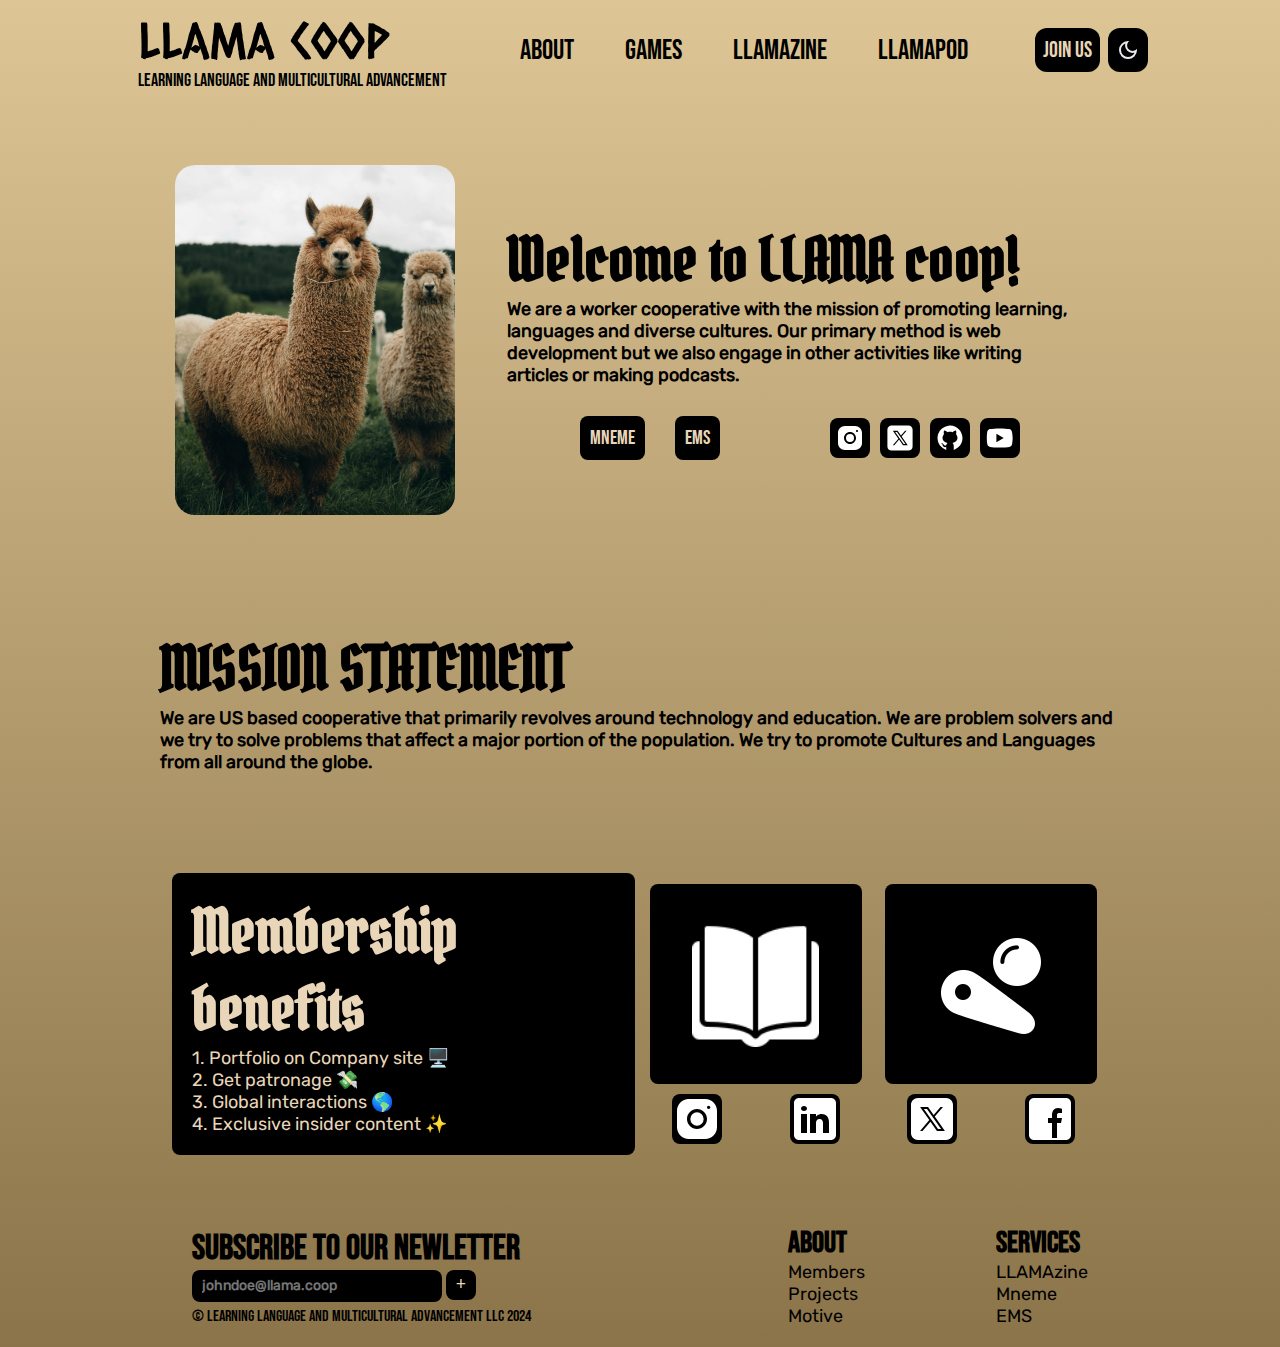
==== commit bdc1d77b: "idk what I did" ====
--- a/index.html
+++ b/index.html
@@ -39,7 +39,7 @@
     <!-- Canonical Link -->
     <link rel="canonical" href="https://llama.coop" />
 
-    <title>LLAMA LLC | Learning, Langugae And Multicultural Advancement</title>
+    <title>LLAMA Coop | Learning, Langugae And Multicultural Advancement</title>
   </head>
 
   <body>
@@ -55,6 +55,7 @@
           <a href="about.html">About</a>
           <a href="games.html">Games</a>
           <a href="zine.html">Llamazine</a>
+          <a href="pod.html">Llamapod</a>
         </nav>
       </div>
       <div class="headbtns">
@@ -275,6 +276,7 @@
       <a href="about.html">About</a>
       <a href="games.html">Games</a>
       <a href="zine.html">LLAMAzine</a>
+      <a href="pod.html">Llamapod</a>
       <img src="/images/llama3.png" id="menullama" />
     </div>
 
--- a/global.css
+++ b/global.css
@@ -127,7 +127,7 @@
 
 nav {
   width: max-content;
-  min-width: 400px;
+  min-width: 500px;
   display: flex;
 }
 
@@ -135,8 +135,8 @@
   text-decoration: none;
   color: var(--tc);
   margin: auto;
-  font-weight: 550;
-  font-size: 30px;
+  font-weight: 500;
+  font-size: 28px;
   font-family: Bebas_Neue;
 }
 
@@ -183,6 +183,19 @@
   margin: 50px auto;
 }
 
+.cards-section{
+  margin: 40px 0px !important;
+}
+
+.cards-section h2{
+  margin: 20px auto;
+}
+
+.member img{
+  border-radius: 20px;
+  border: 3px solid var(--tc);
+}
+
 .section h2 {
   font-size: 60px;
   font-family: PirateOne;
@@ -339,6 +352,12 @@
   display: flex;
   align-items: center;
   justify-content: center;
+}
+
+.project a{
+  color: var(--btc);
+  font-size: 60px;
+  font-family: PirateOne;
 }
 
 /*FOOTER*/
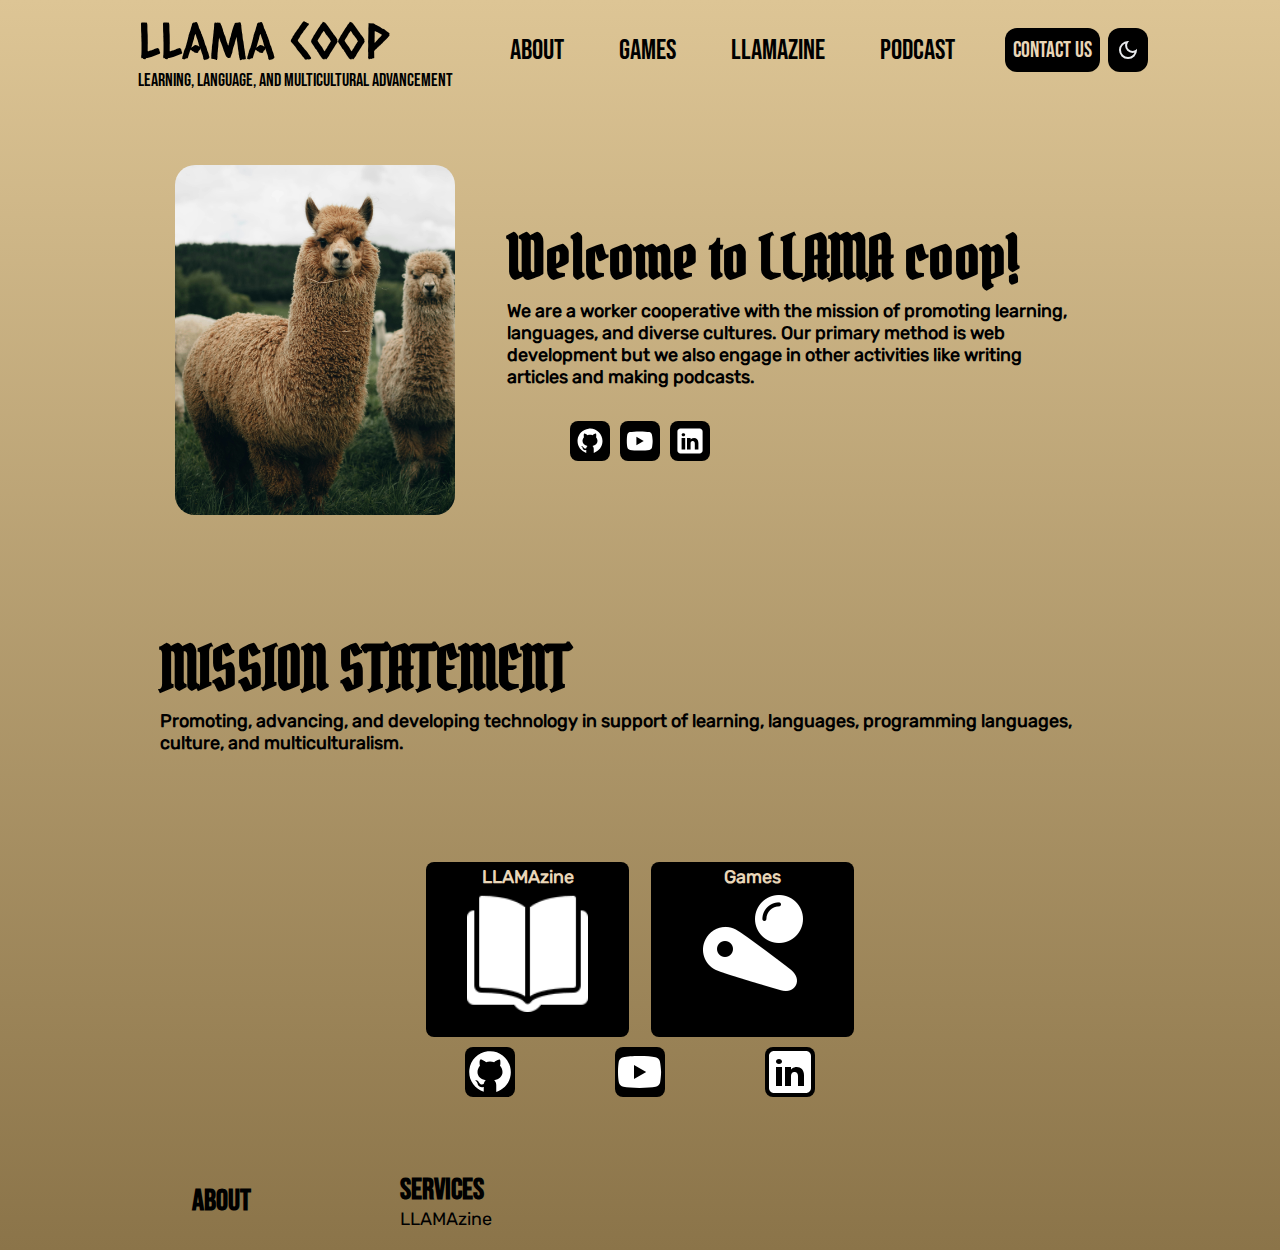
==== commit 9cfb7ab5: "Corrected page Much of the contact on the landing page was for things we are not ready to market. I " ====
--- a/index.html
+++ b/index.html
@@ -8,22 +8,27 @@
     <!-- Meta Description -->
     <meta
       name="description"
-      content="Join LLAMA Coop and become part of a community that fosters language learning and multicultural advancement. Sign up today to promote diversity and cultural understanding!" />
+      content="Join LLAMA Coop and become part of a community that fosters language learning and multicultural advancement. Sign up today to promote diversity and cultural understanding!"
+    />
     <!-- Keywords -->
     <meta
       name="keywords"
-      content="LLAMA Coop, language learning, multicultural advancement, community, membership, diversity, cultural understanding, join cooperative" />
+      content="LLAMA Coop, language learning, multicultural advancement, community, membership, diversity, cultural understanding, join cooperative"
+    />
     <!-- Author -->
     <meta
       name="author"
-      content="LLAMA Coop - Language Learning And Multicultural Advancement" />
+      content="LLAMA Coop - Language Learning And Multicultural Advancement"
+    />
     <!-- Open Graph Tags for Social Media -->
     <meta
       property="og:title"
-      content="Join LLAMA Coop - Language Learning And Multicultural Advancement" />
+      content="Join LLAMA Coop - Language Learning And Multicultural Advancement"
+    />
     <meta
       property="og:description"
-      content="Become a part of LLAMA Coop and join a community dedicated to language learning and multicultural advancement. Sign up today to promote diversity and cultural understanding!" />
+      content="Become a part of LLAMA Coop and join a community dedicated to language learning and multicultural advancement. Sign up today to promote diversity and cultural understanding!"
+    />
     <meta property="og:type" content="website" />
     <meta property="og:url" content="https://llama.coop" />
     <meta property="og:image" content="/images/llama1.png" />
@@ -31,10 +36,12 @@
     <meta name="twitter:card" content="summary_large_image" />
     <meta
       name="twitter:title"
-      content="Join LLAMA Coop - Language Learning And Multicultural Advancement" />
+      content="Join LLAMA Coop - Language Learning And Multicultural Advancement"
+    />
     <meta
       name="twitter:description"
-      content="Become a part of LLAMA Coop and join a community dedicated to language learning and multicultural advancement. Sign up today to promote diversity and cultural understanding!" />
+      content="Become a part of LLAMA Coop and join a community dedicated to language learning and multicultural advancement. Sign up today to promote diversity and cultural understanding!"
+    />
     <meta name="twitter:image" content="/images/llama1.png" />
     <!-- Canonical Link -->
     <link rel="canonical" href="https://llama.coop" />
@@ -47,32 +54,35 @@
       <div class="headLogo">
         <a href="index.html">
           <h1>LLAMA Coop</h1>
-          <p>Learning Language And Multicultural Advancement</p>
+          <p>Learning, Language, and Multicultural Advancement</p>
         </a>
       </div>
       <div>
         <nav>
           <a href="about.html">About</a>
           <a href="games.html">Games</a>
-          <a href="zine.html">Llamazine</a>
-          <a href="pod.html">Llamapod</a>
+          <a href="zine.html">LLAMAzine</a>
+          <a href="pod.html">Podcast</a>
         </nav>
       </div>
       <div class="headbtns">
         <button
           class="joinbtn"
-          onclick="window.location.href='membershipform.html'">
-          Join Us
+          onclick="window.location.href='contactform.html'"
+        >
+          Contact Us
         </button>
         <button data-theme-toggle>
           <img
             src="/images/light_mode_24dp_FILL0_wght400_GRAD0_opsz24.svg"
-            id="themebtn" />
+            id="themebtn"
+          />
         </button>
         <button onclick="menuToggle()" class="hamMenu" id="menubtnbg">
           <img
             src="/images/menu_24dp_FILL0_wght400_GRAD0_opsz24.svg"
-            id="menubtn" />
+            id="menubtn"
+          />
         </button>
       </div>
     </header>
@@ -85,63 +95,91 @@
             <h2>Welcome to LLAMA coop!</h2>
             <p>
               We are a worker cooperative with the mission of promoting
-              learning, languages and diverse cultures. Our primary method is
+              learning, languages, and diverse cultures. Our primary method is
               web development but we also engage in other activities like
-              writing articles or making podcasts.
+              writing articles and making podcasts.
             </p>
           </div>
           <section id="introLinks">
-            <div class="productsbtns">
-              <a href="#">Mneme</a>
-              <a href="#">EMS</a>
-            </div>
+            <!-- <div class="productsbtns">
+              <a href="https://alpaca.llama.coop">Alpaca</a>
+              <a href="https://llemur.llama.coop">Llemur</a>
+            </div> -->
             <div class="mediabtns">
-              <a href="#">
-                <svg
-                  xmlns="http://www.w3.org/2000/svg"
-                  x="0px"
-                  y="0px"
-                  width="30"
-                  height="30"
-                  viewBox="0 0 30 30">
-                  <path
-                    d="M 9.9980469 3 C 6.1390469 3 3 6.1419531 3 10.001953 L 3 20.001953 C 3 23.860953 6.1419531 27 10.001953 27 L 20.001953 27 C 23.860953 27 27 23.858047 27 19.998047 L 27 9.9980469 C 27 6.1390469 23.858047 3 19.998047 3 L 9.9980469 3 z M 22 7 C 22.552 7 23 7.448 23 8 C 23 8.552 22.552 9 22 9 C 21.448 9 21 8.552 21 8 C 21 7.448 21.448 7 22 7 z M 15 9 C 18.309 9 21 11.691 21 15 C 21 18.309 18.309 21 15 21 C 11.691 21 9 18.309 9 15 C 9 11.691 11.691 9 15 9 z M 15 11 A 4 4 0 0 0 11 15 A 4 4 0 0 0 15 19 A 4 4 0 0 0 19 15 A 4 4 0 0 0 15 11 z"></path>
-                </svg>
-              </a>
-              <a href="#">
-                <svg
-                  xmlns="http://www.w3.org/2000/svg"
-                  x="0px"
-                  y="0px"
-                  width="30"
-                  height="30"
-                  viewBox="0 0 50 50">
-                  <path
-                    d="M 11 4 C 7.134 4 4 7.134 4 11 L 4 39 C 4 42.866 7.134 46 11 46 L 39 46 C 42.866 46 46 42.866 46 39 L 46 11 C 46 7.134 42.866 4 39 4 L 11 4 z M 13.085938 13 L 21.023438 13 L 26.660156 21.009766 L 33.5 13 L 36 13 L 27.789062 22.613281 L 37.914062 37 L 29.978516 37 L 23.4375 27.707031 L 15.5 37 L 13 37 L 22.308594 26.103516 L 13.085938 13 z M 16.914062 15 L 31.021484 35 L 34.085938 35 L 19.978516 15 L 16.914062 15 z"></path>
-                </svg>
-              </a>
-              <a href="#">
-                <svg
-                  xmlns="http://www.w3.org/2000/svg"
-                  x="0px"
-                  y="0px"
-                  width="30"
-                  height="30"
-                  viewBox="0 0 24 24">
-                  <path
-                    d="M10.9,2.1c-4.6,0.5-8.3,4.2-8.8,8.7c-0.6,5,2.5,9.3,6.9,10.7v-2.3c0,0-0.4,0.1-0.9,0.1c-1.4,0-2-1.2-2.1-1.9 c-0.1-0.4-0.3-0.7-0.6-1C5.1,16.3,5,16.3,5,16.2C5,16,5.3,16,5.4,16c0.6,0,1.1,0.7,1.3,1c0.5,0.8,1.1,1,1.4,1c0.4,0,0.7-0.1,0.9-0.2 c0.1-0.7,0.4-1.4,1-1.8c-2.3-0.5-4-1.8-4-4c0-1.1,0.5-2.2,1.2-3C7.1,8.8,7,8.3,7,7.6C7,7.2,7,6.6,7.3,6c0,0,1.4,0,2.8,1.3 C10.6,7.1,11.3,7,12,7s1.4,0.1,2,0.3C15.3,6,16.8,6,16.8,6C17,6.6,17,7.2,17,7.6c0,0.8-0.1,1.2-0.2,1.4c0.7,0.8,1.2,1.8,1.2,3 c0,2.2-1.7,3.5-4,4c0.6,0.5,1,1.4,1,2.3v3.3c4.1-1.3,7-5.1,7-9.5C22,6.1,16.9,1.4,10.9,2.1z"></path>
-                </svg>
-              </a>
-              <a href="#">
-                <svg
-                  xmlns="http://www.w3.org/2000/svg"
-                  x="0px"
-                  y="0px"
-                  width="30"
-                  height="30"
-                  viewBox="0 0 50 50">
-                  <path
-                    d="M 44.898438 14.5 C 44.5 12.300781 42.601563 10.699219 40.398438 10.199219 C 37.101563 9.5 31 9 24.398438 9 C 17.800781 9 11.601563 9.5 8.300781 10.199219 C 6.101563 10.699219 4.199219 12.199219 3.800781 14.5 C 3.398438 17 3 20.5 3 25 C 3 29.5 3.398438 33 3.898438 35.5 C 4.300781 37.699219 6.199219 39.300781 8.398438 39.800781 C 11.898438 40.5 17.898438 41 24.5 41 C 31.101563 41 37.101563 40.5 40.601563 39.800781 C 42.800781 39.300781 44.699219 37.800781 45.101563 35.5 C 45.5 33 46 29.398438 46.101563 25 C 45.898438 20.5 45.398438 17 44.898438 14.5 Z M 19 32 L 19 18 L 31.199219 25 Z"></path>
+              <!-- <a href="#" class="instagram">
+                <svg
+                  xmlns="http://www.w3.org/2000/svg"
+                  x="0px"
+                  y="0px"
+                  width="30"
+                  height="30"
+                  viewBox="0 0 30 30"
+                >
+                  <path
+                    d="M 9.9980469 3 C 6.1390469 3 3 6.1419531 3 10.001953 L 3 20.001953 C 3 23.860953 6.1419531 27 10.001953 27 L 20.001953 27 C 23.860953 27 27 23.858047 27 19.998047 L 27 9.9980469 C 27 6.1390469 23.858047 3 19.998047 3 L 9.9980469 3 z M 22 7 C 22.552 7 23 7.448 23 8 C 23 8.552 22.552 9 22 9 C 21.448 9 21 8.552 21 8 C 21 7.448 21.448 7 22 7 z M 15 9 C 18.309 9 21 11.691 21 15 C 21 18.309 18.309 21 15 21 C 11.691 21 9 18.309 9 15 C 9 11.691 11.691 9 15 9 z M 15 11 A 4 4 0 0 0 11 15 A 4 4 0 0 0 15 19 A 4 4 0 0 0 19 15 A 4 4 0 0 0 15 11 z"
+                  ></path>
+                </svg>
+              </a> -->
+              <!-- <a href="#" class="X">
+                <svg
+                  xmlns="http://www.w3.org/2000/svg"
+                  x="0px"
+                  y="0px"
+                  width="30"
+                  height="30"
+                  viewBox="0 0 50 50"
+                >
+                  <path
+                    d="M 11 4 C 7.134 4 4 7.134 4 11 L 4 39 C 4 42.866 7.134 46 11 46 L 39 46 C 42.866 46 46 42.866 46 39 L 46 11 C 46 7.134 42.866 4 39 4 L 11 4 z M 13.085938 13 L 21.023438 13 L 26.660156 21.009766 L 33.5 13 L 36 13 L 27.789062 22.613281 L 37.914062 37 L 29.978516 37 L 23.4375 27.707031 L 15.5 37 L 13 37 L 22.308594 26.103516 L 13.085938 13 z M 16.914062 15 L 31.021484 35 L 34.085938 35 L 19.978516 15 L 16.914062 15 z"
+                  ></path>
+                </svg>
+              </a> -->
+              <a href="https://github.com/LLAMA-Coop" class="github">
+                <svg
+                  xmlns="http://www.w3.org/2000/svg"
+                  x="0px"
+                  y="0px"
+                  width="30"
+                  height="30"
+                  viewBox="0 0 24 24"
+                >
+                  <path
+                    d="M10.9,2.1c-4.6,0.5-8.3,4.2-8.8,8.7c-0.6,5,2.5,9.3,6.9,10.7v-2.3c0,0-0.4,0.1-0.9,0.1c-1.4,0-2-1.2-2.1-1.9 c-0.1-0.4-0.3-0.7-0.6-1C5.1,16.3,5,16.3,5,16.2C5,16,5.3,16,5.4,16c0.6,0,1.1,0.7,1.3,1c0.5,0.8,1.1,1,1.4,1c0.4,0,0.7-0.1,0.9-0.2 c0.1-0.7,0.4-1.4,1-1.8c-2.3-0.5-4-1.8-4-4c0-1.1,0.5-2.2,1.2-3C7.1,8.8,7,8.3,7,7.6C7,7.2,7,6.6,7.3,6c0,0,1.4,0,2.8,1.3 C10.6,7.1,11.3,7,12,7s1.4,0.1,2,0.3C15.3,6,16.8,6,16.8,6C17,6.6,17,7.2,17,7.6c0,0.8-0.1,1.2-0.2,1.4c0.7,0.8,1.2,1.8,1.2,3 c0,2.2-1.7,3.5-4,4c0.6,0.5,1,1.4,1,2.3v3.3c4.1-1.3,7-5.1,7-9.5C22,6.1,16.9,1.4,10.9,2.1z"
+                  ></path>
+                </svg>
+              </a>
+              <a
+                href="https://www.youtube.com/channel/UCuugeCsWVTxX2Tp2nbodzXQ"
+                class="youtube"
+              >
+                <svg
+                  xmlns="http://www.w3.org/2000/svg"
+                  x="0px"
+                  y="0px"
+                  width="30"
+                  height="30"
+                  viewBox="0 0 50 50"
+                >
+                  <path
+                    d="M 44.898438 14.5 C 44.5 12.300781 42.601563 10.699219 40.398438 10.199219 C 37.101563 9.5 31 9 24.398438 9 C 17.800781 9 11.601563 9.5 8.300781 10.199219 C 6.101563 10.699219 4.199219 12.199219 3.800781 14.5 C 3.398438 17 3 20.5 3 25 C 3 29.5 3.398438 33 3.898438 35.5 C 4.300781 37.699219 6.199219 39.300781 8.398438 39.800781 C 11.898438 40.5 17.898438 41 24.5 41 C 31.101563 41 37.101563 40.5 40.601563 39.800781 C 42.800781 39.300781 44.699219 37.800781 45.101563 35.5 C 45.5 33 46 29.398438 46.101563 25 C 45.898438 20.5 45.398438 17 44.898438 14.5 Z M 19 32 L 19 18 L 31.199219 25 Z"
+                  ></path>
+                </svg>
+              </a>
+              <a
+                href="https://www.linkedin.com/company/llamacoop"
+                class="linkedin"
+              >
+                <svg
+                  xmlns="http://www.w3.org/2000/svg"
+                  x="0px"
+                  y="0px"
+                  width="100"
+                  height="100"
+                  viewBox="0 0 50 50"
+                >
+                  <path
+                    d="M41,4H9C6.24,4,4,6.24,4,9v32c0,2.76,2.24,5,5,5h32c2.76,0,5-2.24,5-5V9C46,6.24,43.76,4,41,4z M17,20v19h-6V20H17z M11,14.47c0-1.4,1.2-2.47,3-2.47s2.93,1.07,3,2.47c0,1.4-1.12,2.53-3,2.53C12.2,17,11,15.87,11,14.47z M39,39h-6c0,0,0-9.26,0-10 c0-2-1-4-3.5-4.04h-0.08C27,24.96,26,27.02,26,29c0,0.91,0,10,0,10h-6V20h6v2.56c0,0,1.93-2.56,5.81-2.56 c3.97,0,7.19,2.73,7.19,8.26V39z"
+                  ></path>
                 </svg>
               </a>
             </div>
@@ -152,15 +190,14 @@
         <div>
           <h2>MISSION STATEMENT</h2>
           <p>
-            We are US based cooperative that primarily revolves around
-            technology and education. We are problem solvers and we try to solve
-            problems that affect a major portion of the population. We try to
-            promote Cultures and Languages from all around the globe.
+            Promoting, advancing, and developing technology in support of
+            learning, languages, programming languages, culture, and
+            multiculturalism.
           </p>
         </div>
       </section>
       <section class="section section3">
-        <div class="section-para">
+        <!-- <div class="section-para">
           <h2>Membership benefits</h2>
           <ul>
             <li>1. Portfolio on Company site 🖥️</li>
@@ -168,111 +205,162 @@
             <li>3. Global interactions 🌎</li>
             <li>4. Exclusive insider content ✨</li>
           </ul>
-        </div>
+        </div> -->
         <div class="section-links">
           <div class="venture-links">
             <section>
+              <p>LLAMAzine</p>
               <a href="zine.html">
                 <img
                   src="/images/icons8-literature-100.png"
                   alt="LLAMAzine"
-                  class="linkimg" />
-              </a>
-            </section>
-            <section>
+                  class="linkimg"
+                />
+              </a>
+            </section>
+            <section>
+              <p>Games</p>
               <a href="games.html">
                 <img
                   src="/images/icons8-arcade-100.png"
-                  alt="Mini-Games by LLAMA" />
+                  alt="Mini-Games by LLAMA"
+                />
               </a>
             </section>
           </div>
           <div class="social-links">
-            <section>
-              <a href="#">
-                <svg
-                  xmlns="http://www.w3.org/2000/svg"
-                  x="0px"
-                  y="0px"
-                  viewBox="0 0 30 30">
-                  <path
-                    d="M 9.9980469 3 C 6.1390469 3 3 6.1419531 3 10.001953 L 3 20.001953 C 3 23.860953 6.1419531 27 10.001953 27 L 20.001953 27 C 23.860953 27 27 23.858047 27 19.998047 L 27 9.9980469 C 27 6.1390469 23.858047 3 19.998047 3 L 9.9980469 3 z M 22 7 C 22.552 7 23 7.448 23 8 C 23 8.552 22.552 9 22 9 C 21.448 9 21 8.552 21 8 C 21 7.448 21.448 7 22 7 z M 15 9 C 18.309 9 21 11.691 21 15 C 21 18.309 18.309 21 15 21 C 11.691 21 9 18.309 9 15 C 9 11.691 11.691 9 15 9 z M 15 11 A 4 4 0 0 0 11 15 A 4 4 0 0 0 15 19 A 4 4 0 0 0 19 15 A 4 4 0 0 0 15 11 z"></path>
-                </svg>
-              </a>
-            </section>
-            <section>
-              <a href="#">
-                <svg
-                  xmlns="http://www.w3.org/2000/svg"
-                  x="0px"
-                  y="0px"
-                  viewBox="0 0 50 50">
-                  <path
-                    d="M41,4H9C6.24,4,4,6.24,4,9v32c0,2.76,2.24,5,5,5h32c2.76,0,5-2.24,5-5V9C46,6.24,43.76,4,41,4z M17,20v19h-6V20H17z M11,14.47c0-1.4,1.2-2.47,3-2.47s2.93,1.07,3,2.47c0,1.4-1.12,2.53-3,2.53C12.2,17,11,15.87,11,14.47z M39,39h-6c0,0,0-9.26,0-10 c0-2-1-4-3.5-4.04h-0.08C27,24.96,26,27.02,26,29c0,0.91,0,10,0,10h-6V20h6v2.56c0,0,1.93-2.56,5.81-2.56 c3.97,0,7.19,2.73,7.19,8.26V39z"></path>
-                </svg>
-              </a>
-            </section>
-            <section>
-              <a href="#">
-                <svg
-                  xmlns="http://www.w3.org/2000/svg"
-                  x="0px"
-                  y="0px"
-                  viewBox="0 0 50 50">
-                  <path
-                    d="M 11 4 C 7.134 4 4 7.134 4 11 L 4 39 C 4 42.866 7.134 46 11 46 L 39 46 C 42.866 46 46 42.866 46 39 L 46 11 C 46 7.134 42.866 4 39 4 L 11 4 z M 13.085938 13 L 21.023438 13 L 26.660156 21.009766 L 33.5 13 L 36 13 L 27.789062 22.613281 L 37.914062 37 L 29.978516 37 L 23.4375 27.707031 L 15.5 37 L 13 37 L 22.308594 26.103516 L 13.085938 13 z M 16.914062 15 L 31.021484 35 L 34.085938 35 L 19.978516 15 L 16.914062 15 z"></path>
-                </svg>
-              </a>
-            </section>
-            <section>
-              <a href="#">
-                <svg
-                  xmlns="http://www.w3.org/2000/svg"
-                  x="0px"
-                  y="0px"
-                  viewBox="0 0 50 50">
-                  <path
-                    d="M41,4H9C6.24,4,4,6.24,4,9v32c0,2.76,2.24,5,5,5h32c2.76,0,5-2.24,5-5V9C46,6.24,43.76,4,41,4z M37,19h-2c-2.14,0-3,0.5-3,2 v3h5l-1,5h-4v15h-5V29h-4v-5h4v-3c0-4,2-7,6-7c2.9,0,4,1,4,1V19z"></path>
-                </svg>
-              </a>
-            </section>
+            <!-- <section>
+              <a href="#" class="instagram">
+                <svg
+                  xmlns="http://www.w3.org/2000/svg"
+                  x="0px"
+                  y="0px"
+                  viewBox="0 0 30 30"
+                >
+                  <path
+                    d="M 9.9980469 3 C 6.1390469 3 3 6.1419531 3 10.001953 L 3 20.001953 C 3 23.860953 6.1419531 27 10.001953 27 L 20.001953 27 C 23.860953 27 27 23.858047 27 19.998047 L 27 9.9980469 C 27 6.1390469 23.858047 3 19.998047 3 L 9.9980469 3 z M 22 7 C 22.552 7 23 7.448 23 8 C 23 8.552 22.552 9 22 9 C 21.448 9 21 8.552 21 8 C 21 7.448 21.448 7 22 7 z M 15 9 C 18.309 9 21 11.691 21 15 C 21 18.309 18.309 21 15 21 C 11.691 21 9 18.309 9 15 C 9 11.691 11.691 9 15 9 z M 15 11 A 4 4 0 0 0 11 15 A 4 4 0 0 0 15 19 A 4 4 0 0 0 19 15 A 4 4 0 0 0 15 11 z"
+                  ></path>
+                </svg>
+              </a>
+            </section> -->
+            <!-- <section>
+              <a href="#" class="X">
+                <svg
+                  xmlns="http://www.w3.org/2000/svg"
+                  x="0px"
+                  y="0px"
+                  viewBox="0 0 50 50"
+                >
+                  <path
+                    d="M 11 4 C 7.134 4 4 7.134 4 11 L 4 39 C 4 42.866 7.134 46 11 46 L 39 46 C 42.866 46 46 42.866 46 39 L 46 11 C 46 7.134 42.866 4 39 4 L 11 4 z M 13.085938 13 L 21.023438 13 L 26.660156 21.009766 L 33.5 13 L 36 13 L 27.789062 22.613281 L 37.914062 37 L 29.978516 37 L 23.4375 27.707031 L 15.5 37 L 13 37 L 22.308594 26.103516 L 13.085938 13 z M 16.914062 15 L 31.021484 35 L 34.085938 35 L 19.978516 15 L 16.914062 15 z"
+                  ></path>
+                </svg>
+              </a>
+            </section> -->
+            <section>
+              <a href="https://github.com/LLAMA-Coop" class="github">
+                <svg
+                  xmlns="http://www.w3.org/2000/svg"
+                  x="0px"
+                  y="0px"
+                  width="30"
+                  height="30"
+                  viewBox="0 0 24 24"
+                >
+                  <path
+                    d="M10.9,2.1c-4.6,0.5-8.3,4.2-8.8,8.7c-0.6,5,2.5,9.3,6.9,10.7v-2.3c0,0-0.4,0.1-0.9,0.1c-1.4,0-2-1.2-2.1-1.9 c-0.1-0.4-0.3-0.7-0.6-1C5.1,16.3,5,16.3,5,16.2C5,16,5.3,16,5.4,16c0.6,0,1.1,0.7,1.3,1c0.5,0.8,1.1,1,1.4,1c0.4,0,0.7-0.1,0.9-0.2 c0.1-0.7,0.4-1.4,1-1.8c-2.3-0.5-4-1.8-4-4c0-1.1,0.5-2.2,1.2-3C7.1,8.8,7,8.3,7,7.6C7,7.2,7,6.6,7.3,6c0,0,1.4,0,2.8,1.3 C10.6,7.1,11.3,7,12,7s1.4,0.1,2,0.3C15.3,6,16.8,6,16.8,6C17,6.6,17,7.2,17,7.6c0,0.8-0.1,1.2-0.2,1.4c0.7,0.8,1.2,1.8,1.2,3 c0,2.2-1.7,3.5-4,4c0.6,0.5,1,1.4,1,2.3v3.3c4.1-1.3,7-5.1,7-9.5C22,6.1,16.9,1.4,10.9,2.1z"
+                  ></path>
+                </svg>
+              </a>
+            </section>
+            <section>
+              <a
+                href="https://www.youtube.com/channel/UCuugeCsWVTxX2Tp2nbodzXQ"
+                class="youtube"
+              >
+                <svg
+                  xmlns="http://www.w3.org/2000/svg"
+                  x="0px"
+                  y="0px"
+                  width="30"
+                  height="30"
+                  viewBox="0 0 50 50"
+                >
+                  <path
+                    d="M 44.898438 14.5 C 44.5 12.300781 42.601563 10.699219 40.398438 10.199219 C 37.101563 9.5 31 9 24.398438 9 C 17.800781 9 11.601563 9.5 8.300781 10.199219 C 6.101563 10.699219 4.199219 12.199219 3.800781 14.5 C 3.398438 17 3 20.5 3 25 C 3 29.5 3.398438 33 3.898438 35.5 C 4.300781 37.699219 6.199219 39.300781 8.398438 39.800781 C 11.898438 40.5 17.898438 41 24.5 41 C 31.101563 41 37.101563 40.5 40.601563 39.800781 C 42.800781 39.300781 44.699219 37.800781 45.101563 35.5 C 45.5 33 46 29.398438 46.101563 25 C 45.898438 20.5 45.398438 17 44.898438 14.5 Z M 19 32 L 19 18 L 31.199219 25 Z"
+                  ></path>
+                </svg>
+              </a>
+            </section>
+            <section>
+              <a
+                href="https://www.linkedin.com/company/llamacoop"
+                class="linkedin"
+              >
+                <svg
+                  xmlns="http://www.w3.org/2000/svg"
+                  x="0px"
+                  y="0px"
+                  viewBox="0 0 50 50"
+                >
+                  <path
+                    d="M41,4H9C6.24,4,4,6.24,4,9v32c0,2.76,2.24,5,5,5h32c2.76,0,5-2.24,5-5V9C46,6.24,43.76,4,41,4z M17,20v19h-6V20H17z M11,14.47c0-1.4,1.2-2.47,3-2.47s2.93,1.07,3,2.47c0,1.4-1.12,2.53-3,2.53C12.2,17,11,15.87,11,14.47z M39,39h-6c0,0,0-9.26,0-10 c0-2-1-4-3.5-4.04h-0.08C27,24.96,26,27.02,26,29c0,0.91,0,10,0,10h-6V20h6v2.56c0,0,1.93-2.56,5.81-2.56 c3.97,0,7.19,2.73,7.19,8.26V39z"
+                  ></path>
+                </svg>
+              </a>
+            </section>
+            <!-- <section>
+              <a href="#" class="facebook">
+                <svg
+                  xmlns="http://www.w3.org/2000/svg"
+                  x="0px"
+                  y="0px"
+                  viewBox="0 0 50 50"
+                >
+                  <path
+                    d="M41,4H9C6.24,4,4,6.24,4,9v32c0,2.76,2.24,5,5,5h32c2.76,0,5-2.24,5-5V9C46,6.24,43.76,4,41,4z M37,19h-2c-2.14,0-3,0.5-3,2 v3h5l-1,5h-4v15h-5V29h-4v-5h4v-3c0-4,2-7,6-7c2.9,0,4,1,4,1V19z"
+                  ></path>
+                </svg>
+              </a>
+            </section> -->
           </div>
         </div>
       </section>
     </main>
 
     <footer>
-      <div class="newsletterform">
+      <!-- <div class="newsletterform">
         <h2>Subscribe to our Newletter</h2>
         <form>
           <input
             type="email"
             id="mail_input"
-            placeholder="johndoe@llama.coop" />
+            placeholder="johndoe@llama.coop"
+          />
           <input type="submit" id="submitbtn" value="+" />
         </form>
         <div class="copyright">
           © Learning Language And Multicultural Advancement LLC 2024
         </div>
-      </div>
+      </div> -->
       <div class="footerlinks">
         <div class="Col">
-          <h3>About</h3>
-          <a href="#">Members</a>
+          <a href="about.html"><h3>About</h3></a>
+          <!-- <a href="#">Members</a>
           <a href="#">Projects</a>
-          <a href="#">Motive</a>
+          <a href="#">Motive</a> -->
         </div>
         <div class="Col">
           <h3>Services</h3>
           <a href="zine.html">LLAMAzine</a>
-          <a href="#">Mneme</a>
-          <a href="#">EMS</a>
+          <!-- <a href="#">Alpaca</a>
+          <a href="#">Llemur</a> -->
         </div>
       </div>
     </footer>
 
     <div id="sideMenu">
-      <a href="membershipform.html">Join Us</a>
+      <a href="contactform.html">Contact Us</a>
       <a href="about.html">About</a>
       <a href="games.html">Games</a>
       <a href="zine.html">LLAMAzine</a>
--- a/global.css
+++ b/global.css
@@ -183,15 +183,15 @@
   margin: 50px auto;
 }
 
-.cards-section{
+.cards-section {
   margin: 40px 0px !important;
 }
 
-.cards-section h2{
+.cards-section h2 {
   margin: 20px auto;
 }
 
-.member img{
+.member img {
   border-radius: 20px;
   border: 3px solid var(--tc);
 }
@@ -207,6 +207,7 @@
   font-family: Roboto;
   font-weight: 600;
   color: var(--tc);
+  padding: 0.2rem 0;
 }
 
 /*SECTION 1*/
@@ -325,7 +326,11 @@
   display: flex;
   justify-content: center;
   align-items: center;
-  height: 100%;
+}
+
+.venture-links p {
+  text-align: center;
+  color: var(--btc);
 }
 
 .linkimg {
@@ -339,7 +344,7 @@
 }
 
 .venture-links section {
-  height: 200px;
+  height: 175px;
   width: 45%;
 }
 
@@ -354,7 +359,7 @@
   justify-content: center;
 }
 
-.project a{
+.project a {
   color: var(--btc);
   font-size: 60px;
   font-family: PirateOne;
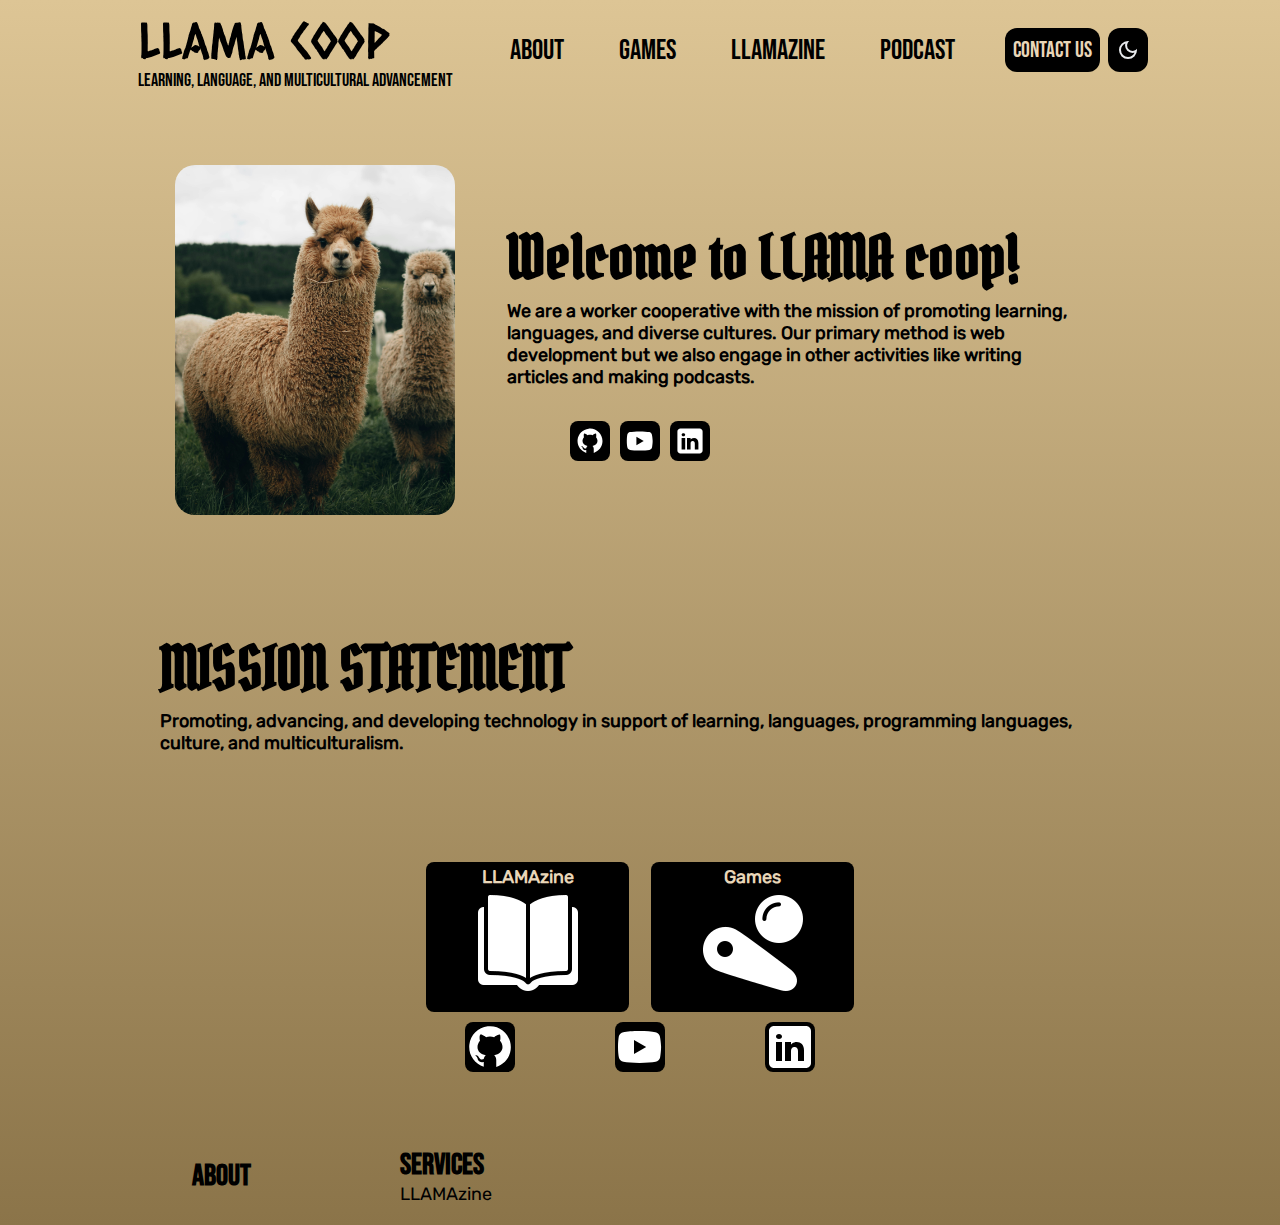
==== commit daffa2e9: "small fixes for the "venture" section" ====
--- a/index.html
+++ b/index.html
@@ -8,27 +8,22 @@
     <!-- Meta Description -->
     <meta
       name="description"
-      content="Join LLAMA Coop and become part of a community that fosters language learning and multicultural advancement. Sign up today to promote diversity and cultural understanding!"
-    />
+      content="Join LLAMA Coop and become part of a community that fosters language learning and multicultural advancement. Sign up today to promote diversity and cultural understanding!" />
     <!-- Keywords -->
     <meta
       name="keywords"
-      content="LLAMA Coop, language learning, multicultural advancement, community, membership, diversity, cultural understanding, join cooperative"
-    />
+      content="LLAMA Coop, language learning, multicultural advancement, community, membership, diversity, cultural understanding, join cooperative" />
     <!-- Author -->
     <meta
       name="author"
-      content="LLAMA Coop - Language Learning And Multicultural Advancement"
-    />
+      content="LLAMA Coop - Language Learning And Multicultural Advancement" />
     <!-- Open Graph Tags for Social Media -->
     <meta
       property="og:title"
-      content="Join LLAMA Coop - Language Learning And Multicultural Advancement"
-    />
+      content="Join LLAMA Coop - Language Learning And Multicultural Advancement" />
     <meta
       property="og:description"
-      content="Become a part of LLAMA Coop and join a community dedicated to language learning and multicultural advancement. Sign up today to promote diversity and cultural understanding!"
-    />
+      content="Become a part of LLAMA Coop and join a community dedicated to language learning and multicultural advancement. Sign up today to promote diversity and cultural understanding!" />
     <meta property="og:type" content="website" />
     <meta property="og:url" content="https://llama.coop" />
     <meta property="og:image" content="/images/llama1.png" />
@@ -36,12 +31,10 @@
     <meta name="twitter:card" content="summary_large_image" />
     <meta
       name="twitter:title"
-      content="Join LLAMA Coop - Language Learning And Multicultural Advancement"
-    />
+      content="Join LLAMA Coop - Language Learning And Multicultural Advancement" />
     <meta
       name="twitter:description"
-      content="Become a part of LLAMA Coop and join a community dedicated to language learning and multicultural advancement. Sign up today to promote diversity and cultural understanding!"
-    />
+      content="Become a part of LLAMA Coop and join a community dedicated to language learning and multicultural advancement. Sign up today to promote diversity and cultural understanding!" />
     <meta name="twitter:image" content="/images/llama1.png" />
     <!-- Canonical Link -->
     <link rel="canonical" href="https://llama.coop" />
@@ -68,21 +61,18 @@
       <div class="headbtns">
         <button
           class="joinbtn"
-          onclick="window.location.href='contactform.html'"
-        >
+          onclick="window.location.href='contactform.html'">
           Contact Us
         </button>
         <button data-theme-toggle>
           <img
             src="/images/light_mode_24dp_FILL0_wght400_GRAD0_opsz24.svg"
-            id="themebtn"
-          />
+            id="themebtn" />
         </button>
         <button onclick="menuToggle()" class="hamMenu" id="menubtnbg">
           <img
             src="/images/menu_24dp_FILL0_wght400_GRAD0_opsz24.svg"
-            id="menubtn"
-          />
+            id="menubtn" />
         </button>
       </div>
     </header>
@@ -141,45 +131,37 @@
                   y="0px"
                   width="30"
                   height="30"
-                  viewBox="0 0 24 24"
-                >
-                  <path
-                    d="M10.9,2.1c-4.6,0.5-8.3,4.2-8.8,8.7c-0.6,5,2.5,9.3,6.9,10.7v-2.3c0,0-0.4,0.1-0.9,0.1c-1.4,0-2-1.2-2.1-1.9 c-0.1-0.4-0.3-0.7-0.6-1C5.1,16.3,5,16.3,5,16.2C5,16,5.3,16,5.4,16c0.6,0,1.1,0.7,1.3,1c0.5,0.8,1.1,1,1.4,1c0.4,0,0.7-0.1,0.9-0.2 c0.1-0.7,0.4-1.4,1-1.8c-2.3-0.5-4-1.8-4-4c0-1.1,0.5-2.2,1.2-3C7.1,8.8,7,8.3,7,7.6C7,7.2,7,6.6,7.3,6c0,0,1.4,0,2.8,1.3 C10.6,7.1,11.3,7,12,7s1.4,0.1,2,0.3C15.3,6,16.8,6,16.8,6C17,6.6,17,7.2,17,7.6c0,0.8-0.1,1.2-0.2,1.4c0.7,0.8,1.2,1.8,1.2,3 c0,2.2-1.7,3.5-4,4c0.6,0.5,1,1.4,1,2.3v3.3c4.1-1.3,7-5.1,7-9.5C22,6.1,16.9,1.4,10.9,2.1z"
-                  ></path>
+                  viewBox="0 0 24 24">
+                  <path
+                    d="M10.9,2.1c-4.6,0.5-8.3,4.2-8.8,8.7c-0.6,5,2.5,9.3,6.9,10.7v-2.3c0,0-0.4,0.1-0.9,0.1c-1.4,0-2-1.2-2.1-1.9 c-0.1-0.4-0.3-0.7-0.6-1C5.1,16.3,5,16.3,5,16.2C5,16,5.3,16,5.4,16c0.6,0,1.1,0.7,1.3,1c0.5,0.8,1.1,1,1.4,1c0.4,0,0.7-0.1,0.9-0.2 c0.1-0.7,0.4-1.4,1-1.8c-2.3-0.5-4-1.8-4-4c0-1.1,0.5-2.2,1.2-3C7.1,8.8,7,8.3,7,7.6C7,7.2,7,6.6,7.3,6c0,0,1.4,0,2.8,1.3 C10.6,7.1,11.3,7,12,7s1.4,0.1,2,0.3C15.3,6,16.8,6,16.8,6C17,6.6,17,7.2,17,7.6c0,0.8-0.1,1.2-0.2,1.4c0.7,0.8,1.2,1.8,1.2,3 c0,2.2-1.7,3.5-4,4c0.6,0.5,1,1.4,1,2.3v3.3c4.1-1.3,7-5.1,7-9.5C22,6.1,16.9,1.4,10.9,2.1z"></path>
                 </svg>
               </a>
               <a
                 href="https://www.youtube.com/channel/UCuugeCsWVTxX2Tp2nbodzXQ"
-                class="youtube"
-              >
-                <svg
-                  xmlns="http://www.w3.org/2000/svg"
-                  x="0px"
-                  y="0px"
-                  width="30"
-                  height="30"
-                  viewBox="0 0 50 50"
-                >
-                  <path
-                    d="M 44.898438 14.5 C 44.5 12.300781 42.601563 10.699219 40.398438 10.199219 C 37.101563 9.5 31 9 24.398438 9 C 17.800781 9 11.601563 9.5 8.300781 10.199219 C 6.101563 10.699219 4.199219 12.199219 3.800781 14.5 C 3.398438 17 3 20.5 3 25 C 3 29.5 3.398438 33 3.898438 35.5 C 4.300781 37.699219 6.199219 39.300781 8.398438 39.800781 C 11.898438 40.5 17.898438 41 24.5 41 C 31.101563 41 37.101563 40.5 40.601563 39.800781 C 42.800781 39.300781 44.699219 37.800781 45.101563 35.5 C 45.5 33 46 29.398438 46.101563 25 C 45.898438 20.5 45.398438 17 44.898438 14.5 Z M 19 32 L 19 18 L 31.199219 25 Z"
-                  ></path>
+                class="youtube">
+                <svg
+                  xmlns="http://www.w3.org/2000/svg"
+                  x="0px"
+                  y="0px"
+                  width="30"
+                  height="30"
+                  viewBox="0 0 50 50">
+                  <path
+                    d="M 44.898438 14.5 C 44.5 12.300781 42.601563 10.699219 40.398438 10.199219 C 37.101563 9.5 31 9 24.398438 9 C 17.800781 9 11.601563 9.5 8.300781 10.199219 C 6.101563 10.699219 4.199219 12.199219 3.800781 14.5 C 3.398438 17 3 20.5 3 25 C 3 29.5 3.398438 33 3.898438 35.5 C 4.300781 37.699219 6.199219 39.300781 8.398438 39.800781 C 11.898438 40.5 17.898438 41 24.5 41 C 31.101563 41 37.101563 40.5 40.601563 39.800781 C 42.800781 39.300781 44.699219 37.800781 45.101563 35.5 C 45.5 33 46 29.398438 46.101563 25 C 45.898438 20.5 45.398438 17 44.898438 14.5 Z M 19 32 L 19 18 L 31.199219 25 Z"></path>
                 </svg>
               </a>
               <a
                 href="https://www.linkedin.com/company/llamacoop"
-                class="linkedin"
-              >
+                class="linkedin">
                 <svg
                   xmlns="http://www.w3.org/2000/svg"
                   x="0px"
                   y="0px"
                   width="100"
                   height="100"
-                  viewBox="0 0 50 50"
-                >
-                  <path
-                    d="M41,4H9C6.24,4,4,6.24,4,9v32c0,2.76,2.24,5,5,5h32c2.76,0,5-2.24,5-5V9C46,6.24,43.76,4,41,4z M17,20v19h-6V20H17z M11,14.47c0-1.4,1.2-2.47,3-2.47s2.93,1.07,3,2.47c0,1.4-1.12,2.53-3,2.53C12.2,17,11,15.87,11,14.47z M39,39h-6c0,0,0-9.26,0-10 c0-2-1-4-3.5-4.04h-0.08C27,24.96,26,27.02,26,29c0,0.91,0,10,0,10h-6V20h6v2.56c0,0,1.93-2.56,5.81-2.56 c3.97,0,7.19,2.73,7.19,8.26V39z"
-                  ></path>
+                  viewBox="0 0 50 50">
+                  <path
+                    d="M41,4H9C6.24,4,4,6.24,4,9v32c0,2.76,2.24,5,5,5h32c2.76,0,5-2.24,5-5V9C46,6.24,43.76,4,41,4z M17,20v19h-6V20H17z M11,14.47c0-1.4,1.2-2.47,3-2.47s2.93,1.07,3,2.47c0,1.4-1.12,2.53-3,2.53C12.2,17,11,15.87,11,14.47z M39,39h-6c0,0,0-9.26,0-10 c0-2-1-4-3.5-4.04h-0.08C27,24.96,26,27.02,26,29c0,0.91,0,10,0,10h-6V20h6v2.56c0,0,1.93-2.56,5.81-2.56 c3.97,0,7.19,2.73,7.19,8.26V39z"></path>
                 </svg>
               </a>
             </div>
@@ -214,8 +196,7 @@
                 <img
                   src="/images/icons8-literature-100.png"
                   alt="LLAMAzine"
-                  class="linkimg"
-                />
+                  class="linkimg" />
               </a>
             </section>
             <section>
@@ -223,8 +204,7 @@
               <a href="games.html">
                 <img
                   src="/images/icons8-arcade-100.png"
-                  alt="Mini-Games by LLAMA"
-                />
+                  alt="Mini-Games by LLAMA" />
               </a>
             </section>
           </div>
@@ -265,47 +245,39 @@
                   y="0px"
                   width="30"
                   height="30"
-                  viewBox="0 0 24 24"
-                >
-                  <path
-                    d="M10.9,2.1c-4.6,0.5-8.3,4.2-8.8,8.7c-0.6,5,2.5,9.3,6.9,10.7v-2.3c0,0-0.4,0.1-0.9,0.1c-1.4,0-2-1.2-2.1-1.9 c-0.1-0.4-0.3-0.7-0.6-1C5.1,16.3,5,16.3,5,16.2C5,16,5.3,16,5.4,16c0.6,0,1.1,0.7,1.3,1c0.5,0.8,1.1,1,1.4,1c0.4,0,0.7-0.1,0.9-0.2 c0.1-0.7,0.4-1.4,1-1.8c-2.3-0.5-4-1.8-4-4c0-1.1,0.5-2.2,1.2-3C7.1,8.8,7,8.3,7,7.6C7,7.2,7,6.6,7.3,6c0,0,1.4,0,2.8,1.3 C10.6,7.1,11.3,7,12,7s1.4,0.1,2,0.3C15.3,6,16.8,6,16.8,6C17,6.6,17,7.2,17,7.6c0,0.8-0.1,1.2-0.2,1.4c0.7,0.8,1.2,1.8,1.2,3 c0,2.2-1.7,3.5-4,4c0.6,0.5,1,1.4,1,2.3v3.3c4.1-1.3,7-5.1,7-9.5C22,6.1,16.9,1.4,10.9,2.1z"
-                  ></path>
+                  viewBox="0 0 24 24">
+                  <path
+                    d="M10.9,2.1c-4.6,0.5-8.3,4.2-8.8,8.7c-0.6,5,2.5,9.3,6.9,10.7v-2.3c0,0-0.4,0.1-0.9,0.1c-1.4,0-2-1.2-2.1-1.9 c-0.1-0.4-0.3-0.7-0.6-1C5.1,16.3,5,16.3,5,16.2C5,16,5.3,16,5.4,16c0.6,0,1.1,0.7,1.3,1c0.5,0.8,1.1,1,1.4,1c0.4,0,0.7-0.1,0.9-0.2 c0.1-0.7,0.4-1.4,1-1.8c-2.3-0.5-4-1.8-4-4c0-1.1,0.5-2.2,1.2-3C7.1,8.8,7,8.3,7,7.6C7,7.2,7,6.6,7.3,6c0,0,1.4,0,2.8,1.3 C10.6,7.1,11.3,7,12,7s1.4,0.1,2,0.3C15.3,6,16.8,6,16.8,6C17,6.6,17,7.2,17,7.6c0,0.8-0.1,1.2-0.2,1.4c0.7,0.8,1.2,1.8,1.2,3 c0,2.2-1.7,3.5-4,4c0.6,0.5,1,1.4,1,2.3v3.3c4.1-1.3,7-5.1,7-9.5C22,6.1,16.9,1.4,10.9,2.1z"></path>
                 </svg>
               </a>
             </section>
             <section>
               <a
                 href="https://www.youtube.com/channel/UCuugeCsWVTxX2Tp2nbodzXQ"
-                class="youtube"
-              >
-                <svg
-                  xmlns="http://www.w3.org/2000/svg"
-                  x="0px"
-                  y="0px"
-                  width="30"
-                  height="30"
-                  viewBox="0 0 50 50"
-                >
-                  <path
-                    d="M 44.898438 14.5 C 44.5 12.300781 42.601563 10.699219 40.398438 10.199219 C 37.101563 9.5 31 9 24.398438 9 C 17.800781 9 11.601563 9.5 8.300781 10.199219 C 6.101563 10.699219 4.199219 12.199219 3.800781 14.5 C 3.398438 17 3 20.5 3 25 C 3 29.5 3.398438 33 3.898438 35.5 C 4.300781 37.699219 6.199219 39.300781 8.398438 39.800781 C 11.898438 40.5 17.898438 41 24.5 41 C 31.101563 41 37.101563 40.5 40.601563 39.800781 C 42.800781 39.300781 44.699219 37.800781 45.101563 35.5 C 45.5 33 46 29.398438 46.101563 25 C 45.898438 20.5 45.398438 17 44.898438 14.5 Z M 19 32 L 19 18 L 31.199219 25 Z"
-                  ></path>
+                class="youtube">
+                <svg
+                  xmlns="http://www.w3.org/2000/svg"
+                  x="0px"
+                  y="0px"
+                  width="30"
+                  height="30"
+                  viewBox="0 0 50 50">
+                  <path
+                    d="M 44.898438 14.5 C 44.5 12.300781 42.601563 10.699219 40.398438 10.199219 C 37.101563 9.5 31 9 24.398438 9 C 17.800781 9 11.601563 9.5 8.300781 10.199219 C 6.101563 10.699219 4.199219 12.199219 3.800781 14.5 C 3.398438 17 3 20.5 3 25 C 3 29.5 3.398438 33 3.898438 35.5 C 4.300781 37.699219 6.199219 39.300781 8.398438 39.800781 C 11.898438 40.5 17.898438 41 24.5 41 C 31.101563 41 37.101563 40.5 40.601563 39.800781 C 42.800781 39.300781 44.699219 37.800781 45.101563 35.5 C 45.5 33 46 29.398438 46.101563 25 C 45.898438 20.5 45.398438 17 44.898438 14.5 Z M 19 32 L 19 18 L 31.199219 25 Z"></path>
                 </svg>
               </a>
             </section>
             <section>
               <a
                 href="https://www.linkedin.com/company/llamacoop"
-                class="linkedin"
-              >
-                <svg
-                  xmlns="http://www.w3.org/2000/svg"
-                  x="0px"
-                  y="0px"
-                  viewBox="0 0 50 50"
-                >
-                  <path
-                    d="M41,4H9C6.24,4,4,6.24,4,9v32c0,2.76,2.24,5,5,5h32c2.76,0,5-2.24,5-5V9C46,6.24,43.76,4,41,4z M17,20v19h-6V20H17z M11,14.47c0-1.4,1.2-2.47,3-2.47s2.93,1.07,3,2.47c0,1.4-1.12,2.53-3,2.53C12.2,17,11,15.87,11,14.47z M39,39h-6c0,0,0-9.26,0-10 c0-2-1-4-3.5-4.04h-0.08C27,24.96,26,27.02,26,29c0,0.91,0,10,0,10h-6V20h6v2.56c0,0,1.93-2.56,5.81-2.56 c3.97,0,7.19,2.73,7.19,8.26V39z"
-                  ></path>
+                class="linkedin">
+                <svg
+                  xmlns="http://www.w3.org/2000/svg"
+                  x="0px"
+                  y="0px"
+                  viewBox="0 0 50 50">
+                  <path
+                    d="M41,4H9C6.24,4,4,6.24,4,9v32c0,2.76,2.24,5,5,5h32c2.76,0,5-2.24,5-5V9C46,6.24,43.76,4,41,4z M17,20v19h-6V20H17z M11,14.47c0-1.4,1.2-2.47,3-2.47s2.93,1.07,3,2.47c0,1.4-1.12,2.53-3,2.53C12.2,17,11,15.87,11,14.47z M39,39h-6c0,0,0-9.26,0-10 c0-2-1-4-3.5-4.04h-0.08C27,24.96,26,27.02,26,29c0,0.91,0,10,0,10h-6V20h6v2.56c0,0,1.93-2.56,5.81-2.56 c3.97,0,7.19,2.73,7.19,8.26V39z"></path>
                 </svg>
               </a>
             </section>
--- a/global.css
+++ b/global.css
@@ -334,7 +334,6 @@
 }
 
 .linkimg {
-  width: 60%;
   margin: auto;
 }
 
@@ -344,7 +343,7 @@
 }
 
 .venture-links section {
-  height: 175px;
+  height: 150px;
   width: 45%;
 }
 
@@ -516,10 +515,6 @@
     min-width: 350px;
   }
 
-  .venture-links section {
-    height: 190px;
-  }
-
   footer {
     min-width: 700px;
   }
@@ -615,17 +610,6 @@
     width: 100%;
   }
 
-  .venture-links {
-    width: 100%;
-    justify-content: space-between;
-  }
-
-  .venture-links section {
-    width: 48%;
-    margin: 5px 0px;
-    height: 150px;
-  }
-
   .social-links {
     width: 100%;
     justify-content: space-between;
